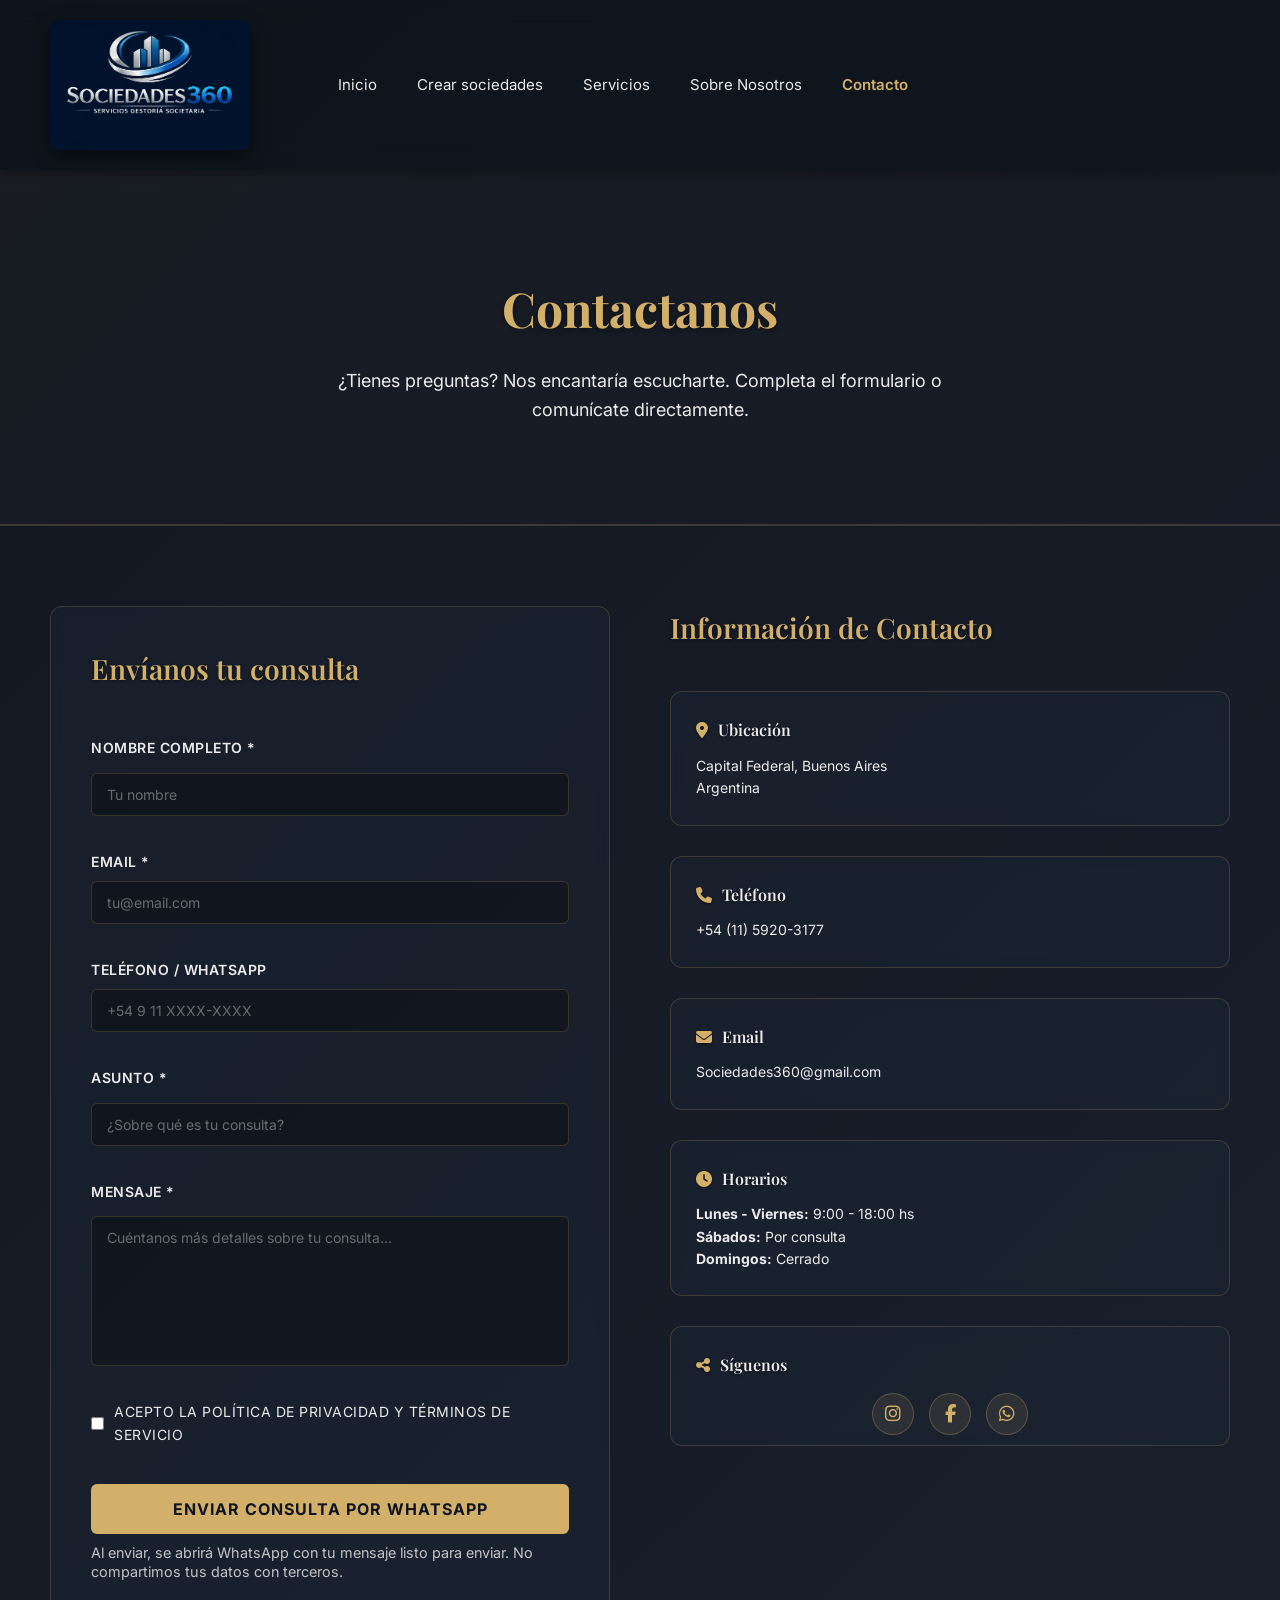
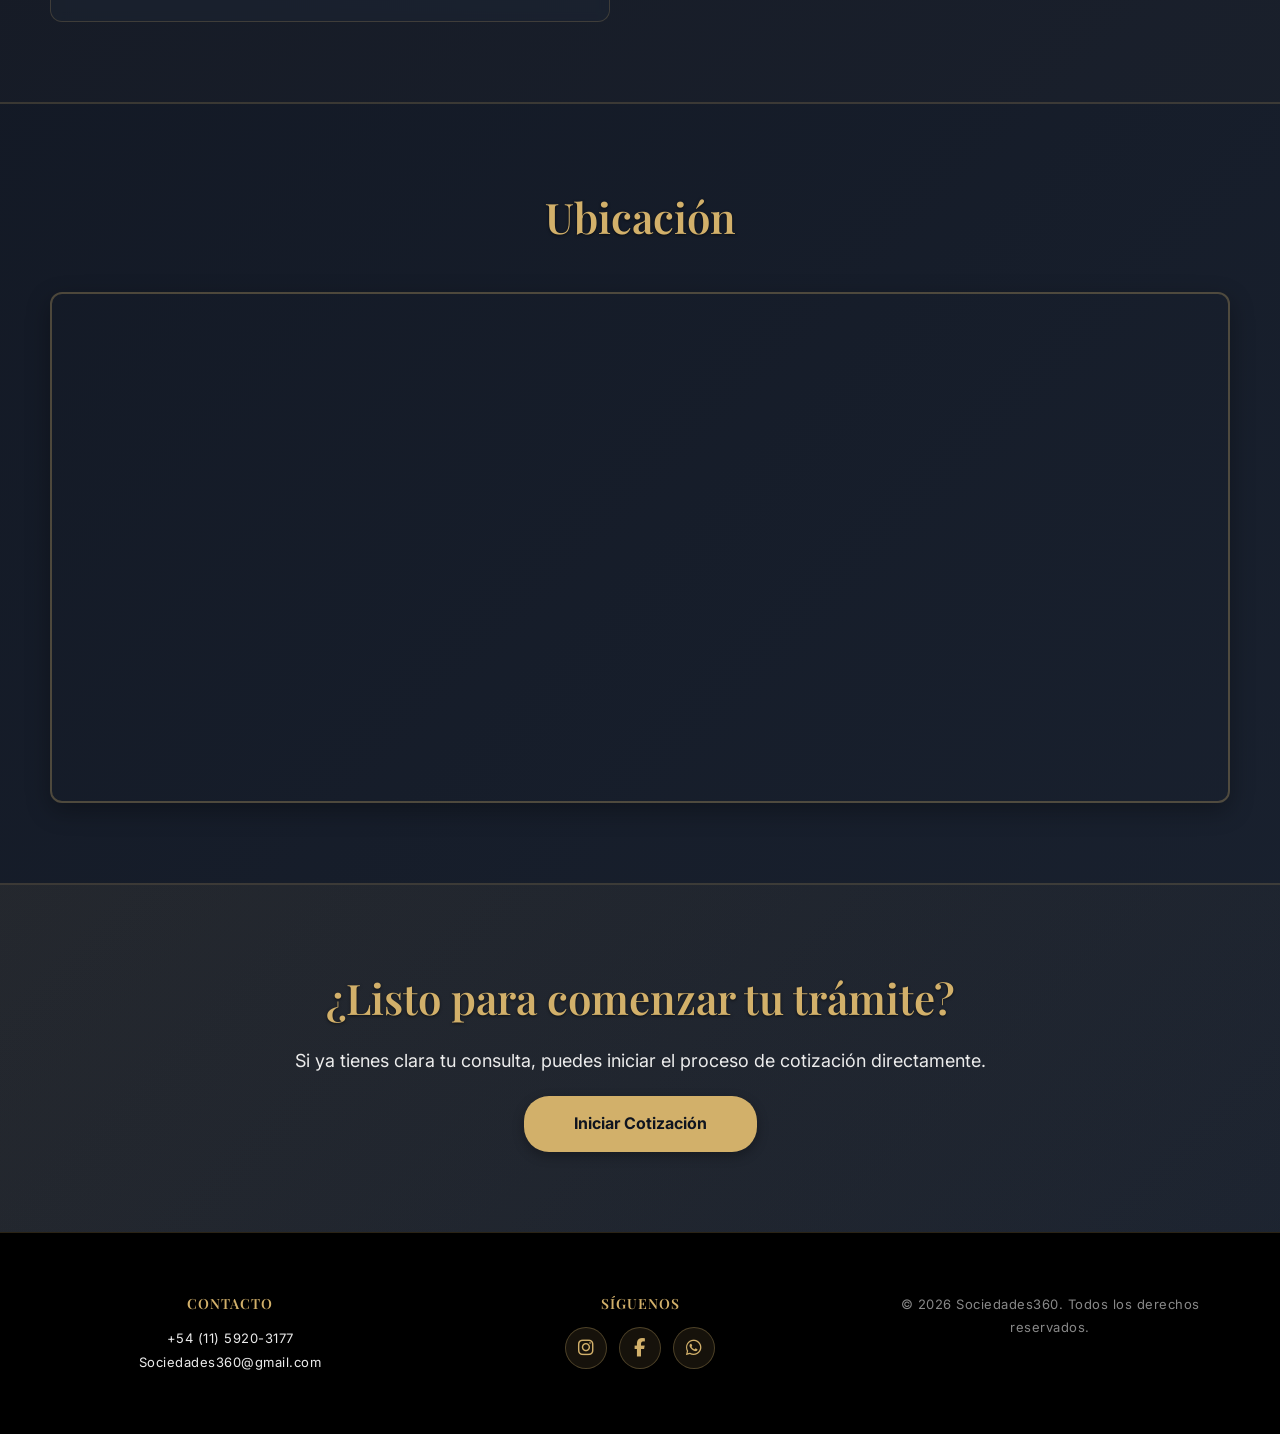
==== contacto.html @ 29f75405 "initial commit" ====
<!DOCTYPE html>
<html lang="es">
<head>
    <meta charset="UTF-8">
    <meta name="viewport" content="width=device-width, initial-scale=1.0">
    <title>Sobre Nosotros - Sociedades360</title>
    <meta charset="UTF-8"> <title>WhatsApp Icon</title> <!-- Enlace a Font Awesome desde CDN --> 
    <link rel="stylesheet" href="https://cdnjs.cloudflare.com/ajax/libs/font-awesome/6.5.1/css/all.min.css">
    <!-- Tipografía elegante -->
    <link href="https://fonts.googleapis.com/css2?family=Playfair+Display:wght@400;700&family=Inter:wght@300;400;600;700&display=swap" rel="stylesheet">
    <!-- FontAwesome para iconos -->
    <link rel="stylesheet" href="https://cdnjs.cloudflare.com/ajax/libs/font-awesome/6.4.0/css/all.min.css" integrity="sha512-ka7e6i5eOg2X3JPL40fGfkqYNPpd5F3sK0rqppsYAz16U38R8qiu8cR+3jG3GPT8Jl7A+0QSS7w7Ha7QOYObTw==" crossorigin="anonymous" referrerpolicy="no-referrer" />
    <link rel="stylesheet" href="./style.css">
</head>
<body>
    <!-- Navbar -->
    <nav>
        <a href="index.html" class="logo">
            <img src="./360sociedad.jpg" alt="Sociedades360 logo">
        </a>
        <ul class="nav-links">
            <li><a href="index.html">Inicio</a></li>
            <li><a href="Crear.html">Crear sociedades</a></li>
            <li><a href="index.html#servicios">Servicios</a></li>
            <li><a href="sobre-nosotros.html">Sobre Nosotros</a></li>
            <li><a href="contacto.html" class="active">Contacto</a></li>
        </ul>
    </nav>
    
    <!-- Hero Contacto -->
    <section class="hero-contacto">
        <div class="hero-contacto-content">
            <h1>Contactanos</h1>
            <p>¿Tienes preguntas? Nos encantaría escucharte. Completa el formulario o comunícate directamente.</p>
        </div>
    </section>
    
    <!-- Sección de Contacto -->
    <section class="seccion-contacto">
        <div class="container-seccion">
            <div class="contacto-grid">
                <!-- Formulario -->
                <div class="formulario-contacto">
                    <h2>Envíanos tu consulta</h2>
                    <form id="formContacto" onsubmit="handleSubmit(event)">
                        <div class="form-group">
                            <label for="nombre">Nombre Completo *</label>
                            <input type="text" id="nombre" name="nombre" placeholder="Tu nombre" required>
                        </div>
                        
                        <div class="form-group">
                            <label for="email">Email *</label>
                            <input type="email" id="email" name="email" placeholder="tu@email.com" required>
                        </div>
                        
                        <div class="form-group">
                            <label for="telefono">Teléfono / WhatsApp</label>
                            <input type="tel" id="telefono" name="telefono" placeholder="+54 9 11 XXXX-XXXX">
                        </div>
                        
                        <div class="form-group">
                            <label for="asunto">Asunto *</label>
                            <input type="text" id="asunto" name="asunto" placeholder="¿Sobre qué es tu consulta?" required>
                        </div>
                        
                        <div class="form-group">
                            <label for="consulta">Mensaje *</label>
                            <textarea id="consulta" name="consulta" rows="6" placeholder="Cuéntanos más detalles sobre tu consulta..." required></textarea>
                        </div>
                        
                        <div class="form-group">
                            <label style="display: flex; align-items: center; font-weight: 400;">
                                <input type="checkbox" id="privacidad" name="privacidad" required style="width: auto; margin-right: 10px;">
                                <span>Acepto la política de privacidad y términos de servicio</span>
                            </label>
                        </div>
                        
                        <button type="submit" class="btn-enviar">Enviar consulta por WhatsApp</button>
                        <p class="aviso-whatsapp">Al enviar, se abrirá WhatsApp con tu mensaje listo para enviar. No compartimos tus datos con terceros.</p>
                    </form>
                </div>
                
                <!-- Información de Contacto -->
                <div class="info-contacto">
                    <h2>Información de Contacto</h2>
                    
                    <div class="info-bloque">
                        <h3><i class="fas fa-map-marker-alt" style="color: var(--color-gold); margin-right: 10px;"></i>Ubicación</h3>
                        <p>Capital Federal, Buenos Aires<br>Argentina</p>
                    </div>
                    
                    <div class="info-bloque">
                        <h3><i class="fas fa-phone" style="color: var(--color-gold); margin-right: 10px;"></i>Teléfono</h3>
                        <p><a href="tel:+541159203177" class="contact-link">+54 (11) 5920-3177</a></p>
                    </div>
                    
                    <div class="info-bloque">
                        <h3><i class="fas fa-envelope" style="color: var(--color-gold); margin-right: 10px;"></i>Email</h3>
                        <p><a href="mailto:Sociedades360@gmail.com" class="contact-link">Sociedades360@gmail.com</a></p>
                    </div>
                    
                    <div class="info-bloque">
                        <h3><i class="fas fa-clock" style="color: var(--color-gold); margin-right: 10px;"></i>Horarios</h3>
                        <p><strong>Lunes - Viernes:</strong> 9:00 - 18:00 hs<br>
                        <strong>Sábados:</strong> Por consulta<br>
                        <strong>Domingos:</strong> Cerrado</p>
                    </div>
                    
                    <div class="info-bloque redes-sociales">
                        <h3><i class="fas fa-share-alt" style="color: var(--color-gold); margin-right: 10px;"></i>Síguenos</h3>
                        <div style="display: flex; gap: 15px; margin-top: 15px; justify-content: center; flex-wrap: wrap;">
                            <a href="https://instagram.com/sociedades360" target="_blank" class="footer-social" title="Instagram">
                                <i class="fab fa-instagram"></i>
                            </a>
                            <a href="#" class="footer-social" title="Facebook">
                                <i class="fab fa-facebook-f"></i>
                            </a>
                            <a href="https://wa.me/5491159203177"" target="_blank" class="footer-social" title="WhatsApp">
                                <i class="fab fa-whatsapp"></i>
                            </a>
                        </div>
                    </div>
                </div>
            </div>
        </div>
    </section>
    
    <!-- Mapa -->
    <section class="seccion-mapa">
        <div class="container-seccion">
            <h2>Ubicación</h2>
            <div class="mapa-responsive">
                <iframe src="https://www.google.com/maps/embed?pb=!1m18!1m12!1m3!1d3282.88127690609!2d-58.38231592346843!3d-34.60368097024253!2m3!1f0!2f0!3f0!3m2!1i1024!2i768!4f13.1!3m3!1m2!1s0x95a335ee8e7c2f3d%3A0xc87c7c7c7c7c7c7c!2sCABA%2C%20Buenos%20Aires!5e0!3m2!1ses!2sar!4v1708876543210" width="100%" height="500" style="border:none;" allowfullscreen="" loading="lazy" referrerpolicy="no-referrer-when-downgrade"></iframe>
            </div>
        </div>
    </section>
    
    <!-- CTA para Crear Sociedad -->
    <section class="seccion-cta-contacto">
        <div class="container-seccion">
            <h2>¿Listo para comenzar tu trámite?</h2>
            <p>Si ya tienes clara tu consulta, puedes iniciar el proceso de cotización directamente.</p>
            <a href="Crear.html" class="btn-primary" style="display: inline-block; padding: 15px 50px; text-decoration: none; border-radius: 25px; font-weight: bold; margin-top: 20px;">Iniciar Cotización</a>
        </div>
    </section>
    
    <!-- Footer -->
    <footer>
        <div class="footer-content">
            <div class="footer-section">
                <h4>Contacto</h4>
                <p><a href="tel:+541159203177">+54 (11) 5920-3177</a></p>
                <p><a href="mailto:Sociedades360@gmail.com">Sociedades360@gmail.com</a></p>
            </div>
            <div class="footer-section">
                <h4>Síguenos</h4>
                <div style="display: flex; gap: 12px; justify-content: center; margin-top: 12px;">
                    
                    <a href="https://instagram.com/sociedades360" target="_blank" class="footer-social" title="Instagram">
                        <i class="fab fa-instagram"></i>
                    </a>
                    <a href="#" class="footer-social" title="Facebook">
                        <i class="fab fa-facebook-f"></i>
                    </a>
                    <a href="https://wa.me/5491159203177" target="_blank" class="footer-social" title="WhatsApp">
                        <i class="fab fa-whatsapp"></i>
                    </a>
                </div>
            </div>
            <div class="footer-section">
                <p>&copy; 2026 Sociedades360. Todos los derechos reservados.</p>
            </div>
        </div>
    </footer>
    
<script>

const MI_NUMERO = "5491159203177"; // PONÉ TU NÚMERO AQUÍ

function handleSubmit(event) {

    event.preventDefault();

    const btn = document.querySelector("#formContacto .btn-enviar");
    const oldText = btn.textContent;

    btn.disabled = true;
    btn.textContent = "Abriendo WhatsApp...";

    const nombre = document.getElementById("nombre").value.trim();
    const email = document.getElementById("email").value.trim();
    const telefono = document.getElementById("telefono").value.trim();
    const asunto = document.getElementById("asunto").value.trim();
    const consulta = document.getElementById("consulta").value.trim();

    const texto = `📩 NUEVA CONSULTA WEB

👤 Nombre: ${nombre}
📧 Email: ${email}
📱 Teléfono: ${telefono || "-"}
📌 Asunto: ${asunto}

📝 Consulta:
${consulta}`;

    const url = `https://api.whatsapp.com/send?phone=${MI_NUMERO}&text=${encodeURIComponent(texto)}`;

    window.open(url, "_blank");

    setTimeout(() => {
        btn.disabled = false;
        btn.textContent = oldText;
    }, 1200);

}

</script>
</script>
</body>
</html>
---- style.css ----
/* Shared site stylesheet generated by Copilot */

/* base resets */
* {
    margin: 0;
    padding: 0;
    box-sizing: border-box;
}

/* typography & body */
:root {
    --color-gold: #D2B06A;
    --color-dark: #0f141f;
    --color-dark2: #1a2230;
    --color-light: #ececec;
    --color-muted: #777;
}
body {
    font-family: 'Inter', 'Open Sans', Arial, sans-serif;
    background: linear-gradient(135deg, var(--color-dark) 0%, var(--color-dark2) 100%);
    color: var(--color-light);
    line-height: 1.6;
    overflow-x: hidden;
}
h1, h2, h3, h4 {
    font-family: 'Playfair Display', serif;
    text-shadow: 0 1px 3px rgba(0,0,0,0.6);
}
h1 { font-weight: 700; }
h2 { font-weight: 600; }
h3 { font-weight: 500; }
h4 { font-weight: 400; }
a { text-decoration: none; }
button { font-family: inherit; }

/* small Elegant accents */
.container { max-width:1200px; margin:0 auto; padding:0 20px; }

/* Navbar */
nav {
    display: flex;
    justify-content: space-between;
    align-items: center;
    padding: 20px 50px;
    background-color: rgba(15,20,25,0.5);
    backdrop-filter: blur(12px);
    box-shadow: 0 2px 12px rgba(0,0,0,0.4);
    position: sticky;
    top: 0;
    z-index: 100;
}
nav .logo { display:flex; align-items:center; gap:12px; color: var(--color-light); text-decoration: none; }
nav .logo img { height:130px; width:200px; object-fit:cover; border-radius:8px; margin-right:8px; box-shadow: 0 6px 18px rgba(0,0,0,0.5); }
nav .logo .logo-text { font-family: 'Playfair Display', serif; font-weight:700; font-size:20px; letter-spacing:1px; color:var(--color-light); }
nav .logo .logo-360 { color: var(--color-gold); margin-left:6px; font-weight:800; }
nav a { transition: color .25s, letter-spacing .25s; }
nav a:hover { letter-spacing: 1px; color: #b89a3c; }

.logo {
    font-weight: bold;
    font-size: 20px;
}

.nav-links {
    display: flex;
    gap: 40px;
    list-style: none;
    flex: 1;
    margin-left: 80px;
}

.nav-links a {
    color: var(--color-light);
    text-decoration: none;
    font-size: 15px;
    transition: color 0.3s;
}

.nav-links a:hover {
    color: #d4af37;
}

.nav-links a.active {
    color: var(--color-gold);
    font-weight: 600;
}

.btn-agendar {
    background: transparent;
    border: 2px solid var(--color-gold);
    color: var(--color-gold);
    padding: 10px 25px;
    border-radius: 25px;
    cursor: pointer;
    font-size: 14px;
    transition: background 0.3s, color 0.3s, transform 0.3s;
}

.btn-agendar:hover {
    background-color: var(--color-gold);
    color: #000;
    transform: translateY(-2px);
}

/* Hero Section */
.hero {
    display: flex;
    justify-content: center;
    align-items: center;
    padding: 80px 50px;
    text-align: center;
    gap: 50px;
}

.hero-content {
    flex: 1;
    max-width: 800px;
    padding: 60px 40px;
    background: rgba(15,20,25,0.6);
    backdrop-filter: blur(10px);
    border: 1px solid var(--color-gold);
    border-radius: 16px;
    box-shadow: 0 12px 48px rgba(0,0,0,0.6);
    animation: fadeIn 1s ease;
}
.hero h1, .hero p { color: var(--color-light); }
.hero h1 { font-size: 64px; letter-spacing: -1px; }
.hero p { font-size: 20px; }

@keyframes fadeIn { from {opacity:0; transform: translateY(20px);} to {opacity:1; transform: translateY(0);} }

.hero h1 {
    font-size: 56px;
    font-weight: bold;
    margin-bottom: 20px;
    line-height: 1.2;
}

.hero p {
    font-size: 16px;
    margin-bottom: 30px;
    line-height: 1.6;
}

.hero-buttons {
    display: flex;
    gap: 20px;
}

.btn-primary {
    background: linear-gradient(120deg, var(--color-gold) 0%, #e1c77b 100%);
    color: #000;
    padding: 15px 40px;
    border: none;
    border-radius: 25px;
    font-size: 15px;
    font-weight: bold;
    cursor: pointer;
    transition: filter 0.3s, transform 0.3s;
    box-shadow: 0 4px 12px rgba(0,0,0,0.3);
}

.btn-primary:hover {
    filter: brightness(1.1);
    transform: translateY(-3px);
}

.btn-secondary {
    background: transparent;
    border: 2px solid var(--color-gold);
    color: var(--color-gold);
    padding: 13px 38px;
    border-radius: 25px;
    font-size: 15px;
    cursor: pointer;
    transition: background 0.3s, color 0.3s, transform 0.3s;
}

.btn-secondary:hover {
    background-color: var(--color-gold);
    color: #000;
    transform: translateY(-3px);
}

/* Secciones nuevas */
.diferenciador, .confianza {
    padding: 80px 50px;
    color: var(--color-light);
}
.diferenciador h2, .confianza h2 {
    font-size: 32px;
    margin-bottom: 24px;
    text-align: center;
}
.benefits, .stats {
    display: grid;
    gap: 20px;
}
.benefits li {
    font-size: 18px;
    line-height:1.6;
}
.stats {
    grid-template-columns: repeat(auto-fit,minmax(200px,1fr));
}
.stat {
    background: rgba(255,255,255,0.08);
    padding: 20px;
    border-radius: 12px;
    backdrop-filter: blur(6px);
    box-shadow: 0 4px 12px rgba(0,0,0,0.3);
    display: flex;
    align-items: center;
}
.stat .icon {
    color: var(--color-gold);
    font-size: 24px;
    margin-right: 10px;
}

/* Nosotros Section */
.nosotros-section {
    padding: 80px 50px;
    color: var(--color-light);
}

.nosotros-section h2 {
    font-size: 36px;
    margin-bottom: 30px;
    text-align: center;
    color: var(--color-gold);
    text-shadow: 0 1px 3px rgba(0,0,0,0.6);
}

.nosotros-section h3 {
    font-size: 20px;
    margin-top: 25px;
    margin-bottom: 15px;
    color: var(--color-gold);
}

.nosotros-container {
    display: grid;
    grid-template-columns: 1fr 1fr;
    gap: 60px;
    margin-bottom: 40px;
    max-width: 1200px;
    margin-left: auto;
    margin-right: auto;
}

.nosotros-text {
    background: rgba(30, 40, 55, 0.5);
    padding: 40px;
    border-radius: 12px;
    border: 1px solid rgba(210, 176, 106, 0.2);
    backdrop-filter: blur(6px);
}

.nosotros-text p {
    font-size: 16px;
    line-height: 1.8;
    margin-bottom: 15px;
    color: var(--color-light);
}

.nosotros-text p strong {
    color: var(--color-gold);
}

.servicios-lista {
    list-style: none;
    padding-left: 0;
}

.servicios-lista li {
    font-size: 15px;
    line-height: 1.8;
    margin-bottom: 12px;
    padding-left: 24px;
    position: relative;
    color: var(--color-light);
}

.servicios-lista li::before {
    content: '✓';
    position: absolute;
    left: 0;
    color: var(--color-gold);
    font-weight: bold;
    font-size: 18px;
}

.servicios-lista li strong {
    color: var(--color-gold);
}

.nosotros-map {
    background: rgba(30, 40, 55, 0.5);
    padding: 30px;
    border-radius: 12px;
    border: 1px solid rgba(210, 176, 106, 0.2);
    backdrop-filter: blur(6px);
    height: fit-content;
}

.nosotros-map h3 {
    margin-top: 0;
}

@media (max-width: 768px) {
    .nosotros-container {
        grid-template-columns: 1fr;
        gap: 30px;
    }
    
    .nosotros-section {
        padding: 60px 20px;
    }
}


.servicios-section {
    padding: 80px 50px;
}

.servicios-section h2 {
    font-size: 28px;
    margin-bottom: 15px;
}

.servicios-section > p {
    color: var(--color-muted);
    margin-bottom: 40px;
    font-size: 15px;
}

.servicios-grid {
    display: grid;
    grid-template-columns: repeat(4, 1fr);
    gap: 25px;
    margin-bottom: 60px;
}

.servicio-card {
    background: rgba(255,255,255,0.05);
    backdrop-filter: blur(6px);
    border: 1px solid rgba(184,154,60,0.2);
    border-radius: 16px;
    padding: 40px 30px;
    transition: transform 0.3s, box-shadow 0.3s, border-color 0.3s;
}

.servicio-card:hover {
    border-color: #b89a3c;
    transform: translateY(-8px);
    box-shadow: 0 12px 32px rgba(0,0,0,0.25);
}

.servicio-card .icon {
    width: 50px;
    height: 50px;
    border: 2px solid #d4af37;
    border-radius: 50%;
    margin-bottom: 20px;
}

.servicio-card h4 {
    font-size: 18px;
    margin-bottom: 12px;
    color: var(--color-light);
}

.servicio-card p {
    color: var(--color-muted);
    font-size: 14px;
    line-height: 1.6;
    max-height: 4.8em; /* approx 3 lines */
    overflow: hidden;
    position: relative;
}
.servicio-card p.expanded {
    max-height: none;
}
.servicio-card .read-more {
    display: block;
    margin-top: 8px;
    font-size: 13px;
    color: #d4af37;
    cursor: pointer;
    user-select: none;
}
.servicio-card .read-more:hover {
    text-decoration: underline;
}

/* Testimonial */
.testimonial-section {
    background: rgba(15,20,25,0.7);
    border: 1px solid rgba(216,182,100,0.3);
    border-radius: 16px;
    padding: 50px 60px;
    margin: 0 auto 60px auto;
    max-width: 900px;
    display: flex;
    flex-direction: column;
    align-items: center;
    gap: 30px;
    box-shadow: 0 8px 24px rgba(0,0,0,0.3);
}

.testimonial-text {
    flex: 1;
}

.testimonial-text p {
    font-size: 18px;
    color: var(--color-light);
    margin-bottom: 20px;
    line-height: 1.6;
}

.testimonial-author {
    color: var(--color-muted);
    font-size: 14px;
}

.btn-solicitar {
    background: linear-gradient(120deg, var(--color-gold) 0%, #e1c77b 100%);
    color: #000;
    padding: 15px 40px;
    border: none;
    border-radius: 25px;
    font-size: 15px;
    font-weight: bold;
    cursor: pointer;
    transition: all 0.3s;
    white-space: nowrap;
    box-shadow: 0 4px 12px rgba(0,0,0,0.3);
}

.btn-solicitar:hover {
    filter: brightness(1.1);
}

/* Footer */
footer {
    background-color: #000;
    padding: 40px 20px;
    color: #888;
    font-size: 13px;
    letter-spacing: 0.5px;
    border-top: 1px solid rgba(210,176,106,0.2);
}

.footer-content {
    display: grid;
    grid-template-columns: repeat(3, 1fr);
    gap: 30px;
    max-width: 1200px;
    margin: 0 auto;
    padding: 20px 0;
}

.footer-section {
    text-align: center;
}

.footer-section h4 {
    font-size: 14px;
    color: var(--color-gold);
    margin-bottom: 12px;
    font-weight: 600;
    text-transform: uppercase;
    letter-spacing: 1px;
}

.footer-section p {
    font-size: 13px;
    line-height: 1.8;
}

.footer-section a {
    color: var(--color-light);
    text-decoration: none;
    transition: color 0.3s;
}

.footer-section a:hover {
    color: var(--color-gold);
}

@media (max-width: 768px) {
    .footer-content {
        grid-template-columns: 1fr;
        gap: 20px;
    }
}

/* Iconos de redes sociales en footer */
.footer-social {
    display: inline-flex;
    align-items: center;
    justify-content: center;
    width: 42px;
    height: 42px;
    background: rgba(210,176,106,0.1);
    border: 1.5px solid rgba(210,176,106,0.3);
    border-radius: 50%;
    color: var(--color-gold);
    transition: all 0.3s ease;
    font-size: 18px;
    text-decoration: none;
}

.footer-social i {
    font-size: 18px;
    color: var(--color-gold);
}

.footer-social:hover {
    background: var(--color-gold);
    color: var(--color-dark);
    border-color: var(--color-gold);
    transform: translateY(-3px);
    box-shadow: 0 6px 12px rgba(210,176,106,0.2);
}

.footer-social:hover i {
    color: var(--color-dark);
}

/* WhatsApp Flotante */
.whatsapp-btn {
    position: fixed;
    bottom: 30px;
    right: 30px;
    width: 60px;
    height: 60px;
    background-color: #25d366;
    border-radius: 50%;
    display: flex;
    justify-content: center;
    align-items: center;
    text-decoration: none;
    box-shadow: 0 4px 12px rgba(0, 0, 0, 0.3);
    transition: all 0.3s ease;
    z-index: 999;
    color: #fff;
    border: none;
}

.whatsapp-btn i {
    font-size: 28px;
    color: #fff;
}

.whatsapp-btn:hover {
    background-color: #1fbe5a;
    transform: scale(1.1);
    box-shadow: 0 6px 20px rgba(37, 211, 102, 0.4);
}

/* Wizard form (Crear.html) */
main {
    padding: 80px 20px;
    display: flex;
    justify-content: center;
}

.form-wrapper {
    background: rgba(15,20,25,0.7);
    border: 1px solid var(--color-gold);
    backdrop-filter: blur(8px);
    padding: 40px 60px;
    border-radius: 16px;
    max-width: 600px;
    width: 100%;
}

main h1 {
    color: var(--color-gold);
    text-align: center;
    margin-bottom: 10px;
    font-size: 28px;
}

main p {
    text-align: center;
    margin-bottom: 30px;
    color: var(--color-light);
}

.step h2 {
    font-size: 24px;
    margin-bottom: 20px;
    color: var(--color-light);
    text-align: center;
    position: relative;
}
.step h2::after {
    content: '';
    display: block;
    width: 50px;
    height: 3px;
    background: var(--color-gold);
    margin: 8px auto 0;
}

.step{display:none; opacity:0; transition: opacity .4s ease;}
.step.active{display:block; opacity:1;}
.buttons{margin-top:30px;display:flex;justify-content:space-between;}
.buttons button{padding:10px 20px;border:none;border-radius:6px;cursor:pointer;font-size:14px;}
.btn-next{background: var(--color-gold); color: #000;}
.btn-prev{background: #333; color: var(--color-light);}
.options{display:flex;gap:20px;flex-wrap:wrap;margin-top:20px;}
.option{flex:1 1 45%;border:2px solid rgba(216,182,100,0.3);border-radius:8px;padding:20px;cursor:pointer;transition:border-color .3s;background:rgba(255,255,255,0.05);color:var(--color-light);}
.option small { display:block; margin-top:5px; font-size:12px; color: var(--color-muted); }
.option.selected{border-color:var(--color-gold);background:rgba(216,182,100,0.2);}
label{display:block;margin-top:15px;font-weight:600;color:var(--color-light);}
input[type=text],input[type=number],textarea{width:100%;padding:10px;margin-top:5px;border:1px solid rgba(255,255,255,0.2);border-radius:6px;font-size:14px;background:rgba(0,0,0,0.4);color:var(--color-light);}
textarea{resize:none;height:150px;}

/* Nueva estructura Sobre Nosotros - Hero */
.hero-nosotros {
    background: linear-gradient(135deg, rgba(210,176,106,0.05) 0%, rgba(210,176,106,0.01) 100%);
    padding: 100px 50px;
    text-align: center;
    border-bottom: 2px solid rgba(210,176,106,0.2);
}

.hero-nosotros-content h1 {
    font-size: 48px;
    color: var(--color-gold);
    margin-bottom: 20px;
    text-shadow: 0 2px 6px rgba(0,0,0,0.5);
}

.hero-nosotros-content p {
    font-size: 18px;
    color: var(--color-light);
    max-width: 700px;
    margin: 10px auto;
}

/* Secciones de contenido */
.seccion-content, .seccion-ubicacion, .seccion-servicios-nosotros, .seccion-cta-final {
    padding: 80px 50px;
}

.container-seccion {
    max-width: 1200px;
    margin: 0 auto;
}

.seccion-content h2, .seccion-ubicacion h2, .seccion-servicios-nosotros h2, .seccion-cta-final h2 {
    font-size: 42px;
    color: var(--color-gold);
    margin-bottom: 50px;
    text-align: center;
    text-shadow: 0 2px 6px rgba(0,0,0,0.5);
}

/* Quiénes Somos - Layout 2 columnas */
.contenido-dos-columnas {
    display: grid;
    grid-template-columns: 1fr 1fr;
    gap: 60px;
    align-items: start;
}

.columna-texto {
    background: rgba(30,40,55,0.4);
    padding: 40px;
    border-radius: 12px;
    border: 1px solid rgba(210,176,106,0.2);
    backdrop-filter: blur(6px);
}

.columna-texto p {
    font-size: 16px;
    line-height: 1.8;
    margin-bottom: 18px;
    color: var(--color-light);
}

.columna-texto p strong {
    color: var(--color-gold);
}

.lista-valores {
    list-style: none;
    padding: 0;
    margin-top: 20px;
}

.lista-valores li {
    font-size: 15px;
    line-height: 1.8;
    margin-bottom: 12px;
    color: var(--color-light);
}

.lista-valores li strong {
    color: var(--color-gold);
}

/* Stats Column */
.columna-stats {
    display: grid;
    grid-template-columns: 1fr 1fr;
    gap: 20px;
}

.stat-block {
    background: rgba(210,176,106,0.1);
    border: 1px solid rgba(210,176,106,0.3);
    border-radius: 12px;
    padding: 30px 20px;
    text-align: center;
    backdrop-filter: blur(6px);
    transition: all 0.3s ease;
}

.stat-block:hover {
    background: rgba(210,176,106,0.2);
    border-color: rgba(210,176,106,0.6);
    transform: translateY(-5px);
}

.stat-numero {
    font-size: 36px;
    font-weight: 700;
    color: var(--color-gold);
    margin-bottom: 8px;
}

.stat-label {
    font-size: 14px;
    color: var(--color-light);
    text-transform: uppercase;
    letter-spacing: 1px;
}

/* Ubicación */
.seccion-ubicacion {
    background: rgba(210,176,106,0.03);
    border-top: 2px solid rgba(210,176,106,0.2);
    border-bottom: 2px solid rgba(210,176,106,0.2);
}

.contenido-ubicacion {
    display: grid;
    grid-template-columns: 1fr 1fr;
    gap: 60px;
    align-items: center;
}

.info-ubicacion {
    background: rgba(30,40,55,0.4);
    padding: 40px;
    border-radius: 12px;
    border: 1px solid rgba(210,176,106,0.2);
    backdrop-filter: blur(6px);
}

.info-ubicacion h3 {
    font-size: 24px;
    color: var(--color-gold);
    margin-bottom: 20px;
}

.info-ubicacion p {
    font-size: 15px;
    line-height: 1.8;
    margin-bottom: 16px;
    color: var(--color-light);
}

.info-ubicacion p strong {
    color: var(--color-gold);
}

.mapa-container {
    border-radius: 12px;
    overflow: hidden;
    border: 2px solid rgba(210,176,106,0.3);
}

.mapa-container iframe {
    width: 100%;
    height: 450px;
    border: none;
}

/* Servicios Grid */
.servicios-grid-nosotros {
    display: grid;
    grid-template-columns: repeat(3, 1fr);
    gap: 30px;
    margin-top: 40px;
}

.servicio-bloque {
    background: rgba(30,40,55,0.5);
    padding: 30px;
    border-radius: 12px;
    border: 1px solid rgba(210,176,106,0.2);
    backdrop-filter: blur(6px);
    transition: all 0.3s ease;
}

.servicio-bloque:hover {
    background: rgba(30,40,55,0.8);
    border-color: rgba(210,176,106,0.5);
    transform: translateY(-8px);
    box-shadow: 0 12px 24px rgba(210,176,106,0.15);
}

.servicio-bloque h4 {
    font-size: 18px;
    color: var(--color-light);
    margin-bottom: 15px;
    font-weight: 600;
}

.servicio-bloque p {
    font-size: 14px;
    line-height: 1.7;
    color: var(--color-light);
}

/* CTA Final */
.seccion-cta-final {
    text-align: center;
    background: linear-gradient(135deg, rgba(210,176,106,0.08) 0%, rgba(210,176,106,0.02) 100%);
    border-top: 2px solid rgba(210,176,106,0.2);
}

.seccion-cta-final h2 {
    margin-bottom: 15px;
}

.seccion-cta-final p {
    font-size: 18px;
    color: var(--color-light);
    margin-bottom: 30px;
}

.btn-primary, .btn-secondary {
    padding: 15px 50px;
    font-size: 16px;
    font-weight: 600;
    border: none;
    border-radius: 25px;
    cursor: pointer;
    transition: all 0.3s ease;
    text-decoration: none;
}

.btn-primary {
    background: var(--color-gold);
    color: var(--color-dark);
}

.btn-primary:hover {
    background: #e8c34a;
    transform: translateY(-2px);
    box-shadow: 0 8px 16px rgba(210,176,106,0.3);
}

.btn-secondary {
    background: transparent;
    border: 2px solid var(--color-gold);
    color: var(--color-gold);
}

.btn-secondary:hover {
    background: var(--color-gold);
    color: var(--color-dark);
    transform: translateY(-2px);
}

@media (max-width: 768px) {
    .nav-links {
        flex-direction: column;
        gap: 20px;
    }
    
    .hero {
        flex-direction: column;
    }
    
    .servicios-grid {
        grid-template-columns: 1fr;
    }
    
    .testimonial-section {
        flex-direction: column;
    }
    
    .whatsapp-btn {
        bottom: 20px;
        right: 20px;
    }
    
    /* Mobile - Sobre Nosotros */
    .hero-nosotros {
        padding: 60px 20px;
    }
    
    .hero-nosotros-content h1 {
        font-size: 32px;
    }
    
    .hero-nosotros-content p {
        font-size: 16px;
    }
    
    .seccion-content, .seccion-ubicacion, .seccion-servicios-nosotros, .seccion-cta-final {
        padding: 60px 20px;
    }
    
    .seccion-content h2, .seccion-ubicacion h2, .seccion-servicios-nosotros h2, .seccion-cta-final h2 {
        font-size: 28px;
        margin-bottom: 30px;
    }
    
    .contenido-dos-columnas {
        grid-template-columns: 1fr;
        gap: 30px;
    }
    
    .columna-stats {
        grid-template-columns: 1fr 1fr;
        gap: 15px;
    }
    
    .stat-block {
        padding: 20px 15px;
    }
    
    .stat-numero {
        font-size: 28px;
    }
    
    .contenido-ubicacion {
        grid-template-columns: 1fr;
        gap: 30px;
    }
    
    .mapa-container iframe {
        height: 300px;
    }
    
    .servicios-grid-nosotros {
        grid-template-columns: 1fr;
        gap: 20px;
    }
    
    [style*="display: flex; gap: 20px"] {
        flex-direction: column !important;
    }
}

/* Contacto Page */

/* Hero Contacto */
.hero-contacto {
    background: linear-gradient(135deg, rgba(210,176,106,0.05) 0%, rgba(210,176,106,0.01) 100%);
    padding: 100px 50px;
    text-align: center;
    border-bottom: 2px solid rgba(210,176,106,0.2);
}

.hero-contacto-content h1 {
    font-size: 48px;
    color: var(--color-gold);
    margin-bottom: 20px;
    text-shadow: 0 2px 6px rgba(0,0,0,0.5);
}

.hero-contacto-content p {
    font-size: 18px;
    color: var(--color-light);
    max-width: 700px;
    margin: 0 auto;
}

/* Sección de Contacto */
.seccion-contacto {
    padding: 80px 50px;
    background: rgba(210,176,106,0.01);
}

.contacto-grid {
    display: grid;
    grid-template-columns: 1fr 1fr;
    gap: 60px;
    max-width: 1200px;
    margin: 0 auto;
}

/* Formulario */
.formulario-contacto {
    background: rgba(30,40,55,0.4);
    padding: 40px;
    border-radius: 12px;
    border: 1px solid rgba(210,176,106,0.2);
    backdrop-filter: blur(6px);
}

.formulario-contacto h2 {
    font-size: 28px;
    color: var(--color-gold);
    margin-bottom: 30px;
}

.form-group {
    margin-bottom: 20px;
    display: flex;
    flex-direction: column;
}

.form-group label {
    font-size: 14px;
    font-weight: 600;
    color: var(--color-light);
    margin-bottom: 8px;
    text-transform: uppercase;
    letter-spacing: 0.5px;
}

.form-group input,
.form-group textarea {
    padding: 12px 15px;
    border: 1px solid rgba(210,176,106,0.2);
    border-radius: 6px;
    background: rgba(0,0,0,0.3);
    color: var(--color-light);
    font-family: 'Inter', sans-serif;
    font-size: 14px;
    transition: all 0.3s ease;
}

.form-group input:focus,
.form-group textarea:focus {
    outline: none;
    border-color: var(--color-gold);
    background: rgba(0,0,0,0.5);
    box-shadow: 0 0 8px rgba(210,176,106,0.2);
}

.form-group input::placeholder,
.form-group textarea::placeholder {
    color: rgba(236,236,236,0.4);
}

.btn-enviar {
    width: 100%;
    padding: 15px;
    background: var(--color-gold);
    color: var(--color-dark);
    border: none;
    border-radius: 6px;
    font-weight: 700;
    font-size: 16px;
    cursor: pointer;
    transition: all 0.3s ease;
    text-transform: uppercase;
    letter-spacing: 1px;
    margin-top: 10px;
}

.btn-enviar:hover {
    background: #e8c34a;
    transform: translateY(-2px);
    box-shadow: 0 8px 16px rgba(210,176,106,0.3);
}

/* Información de Contacto */
.info-contacto {
    display: flex;
    flex-direction: column;
    gap: 30px;
}

.info-contacto h2 {
    font-size: 28px;
    color: var(--color-gold);
    margin-bottom: 10px;
}

.info-bloque {
    background: rgba(30,40,55,0.4);
    padding: 25px;
    border-radius: 12px;
    border: 1px solid rgba(210,176,106,0.2);
    backdrop-filter: blur(6px);
    transition: all 0.3s ease;
}

.info-bloque:hover {
    background: rgba(30,40,55,0.6);
    border-color: rgba(210,176,106,0.4);
}

.info-bloque h3 {
    font-size: 16px;
    color: var(--color-light);
    margin-bottom: 12px;
    font-weight: 600;
}

.info-bloque p {
    font-size: 14px;
    color: var(--color-light);
    line-height: 1.6;
}

.info-bloque a {
    color: var(--color-light);
    text-decoration: none;
    transition: color 0.3s;
}

.info-bloque a:hover {
    color: var(--color-gold);
}

.contact-link {
    color: var(--color-light);
    text-decoration: none;
    transition: color 0.3s;
}

.contact-link:hover {
    color: var(--color-gold);
}

.redes-sociales {
    padding-bottom: 10px;
}

.red-social {
    display: inline-flex;
    align-items: center;
    justify-content: center;
    width: 45px;
    height: 45px;
    background: rgba(210,176,106,0.1);
    border: 1px solid rgba(210,176,106,0.3);
    border-radius: 50%;
    color: var(--color-gold);
    transition: all 0.3s ease;
    font-size: 18px;
}

.red-social:hover {
    background: var(--color-gold);
    color: var(--color-dark);
    transform: translateY(-3px);
}

/* Mapa */
.seccion-mapa {
    padding: 80px 50px;
    border-top: 2px solid rgba(210,176,106,0.2);
    border-bottom: 2px solid rgba(210,176,106,0.2);
}

.seccion-mapa h2 {
    font-size: 42px;
    color: var(--color-gold);
    margin-bottom: 40px;
    text-align: center;
}

.mapa-responsive {
    max-width: 1200px;
    margin: 0 auto;
    border-radius: 12px;
    overflow: hidden;
    border: 2px solid rgba(210,176,106,0.3);
    box-shadow: 0 8px 24px rgba(0,0,0,0.3);
}

/* CTA Contacto */
.seccion-cta-contacto {
    text-align: center;
    padding: 80px 50px;
    background: linear-gradient(135deg, rgba(210,176,106,0.08) 0%, rgba(210,176,106,0.02) 100%);
}

.seccion-cta-contacto h2 {
    font-size: 42px;
    color: var(--color-gold);
    margin-bottom: 15px;
}

.seccion-cta-contacto p {
    font-size: 18px;
    color: var(--color-light);
    max-width: 700px;
    margin: 0 auto;
}

/* Media Query Contacto */
@media (max-width: 768px) {
    .hero-contacto {
        padding: 60px 20px;
    }
    
    .hero-contacto-content h1 {
        font-size: 32px;
    }
    
    .hero-contacto-content p {
        font-size: 16px;
    }
    
    .seccion-contacto {
        padding: 60px 20px;
    }
    
    .contacto-grid {
        grid-template-columns: 1fr;
        gap: 30px;
    }
    
    .formulario-contacto h2,
    .info-contacto h2 {
        font-size: 24px;
    }
    
    .seccion-mapa {
        padding: 60px 20px;
    }
    
    .seccion-mapa h2 {
        font-size: 28px;
        margin-bottom: 30px;
    }
    
    .mapa-responsive iframe {
        height: 350px;
    }
    
    .seccion-cta-contacto {
        padding: 60px 20px;
    }
    
    .seccion-cta-contacto h2 {
        font-size: 28px;
    }
    
    .seccion-cta-contacto p {
        font-size: 16px;
    }
}
.aviso-whatsapp{
  margin-top: 10px;
  font-size: 0.9rem;
  opacity: 0.8;
  line-height: 1.3;
}
.form-input{
    padding: 10px;
    margin-top: 5px;
    border: 1px solid rgba(255, 255, 255, 0.2);
    border-radius: 6px;
    font-size: 14px;
    background: rgba(0, 0, 0, 0.4);
    color: var(--color-light);
}
.menu-btn{
  display: flex;
  align-items: center;
  gap: 8px;
  background: #a31212;
  color: white;
  padding: 8px 14px;
  border-radius: 6px;
  text-decoration: none;
}

.icono{
  width:16px;
  height:16px;
}
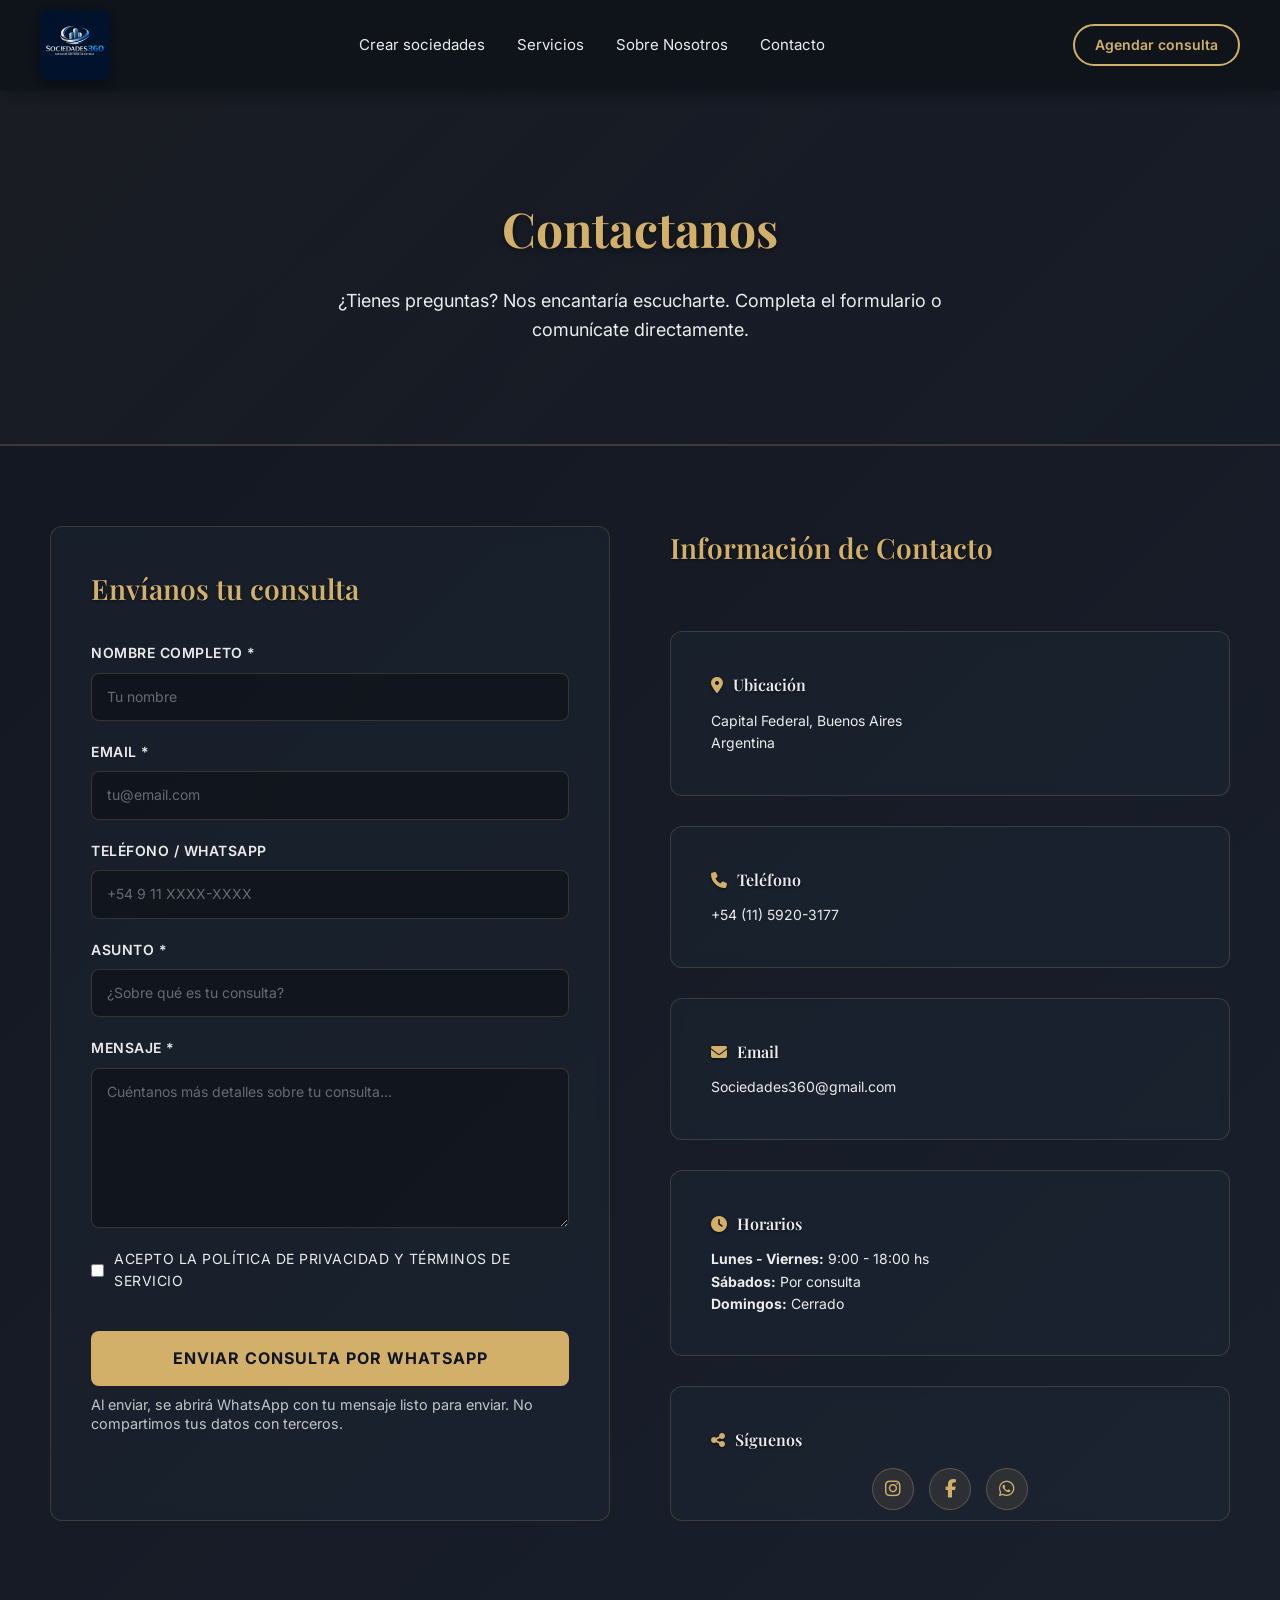
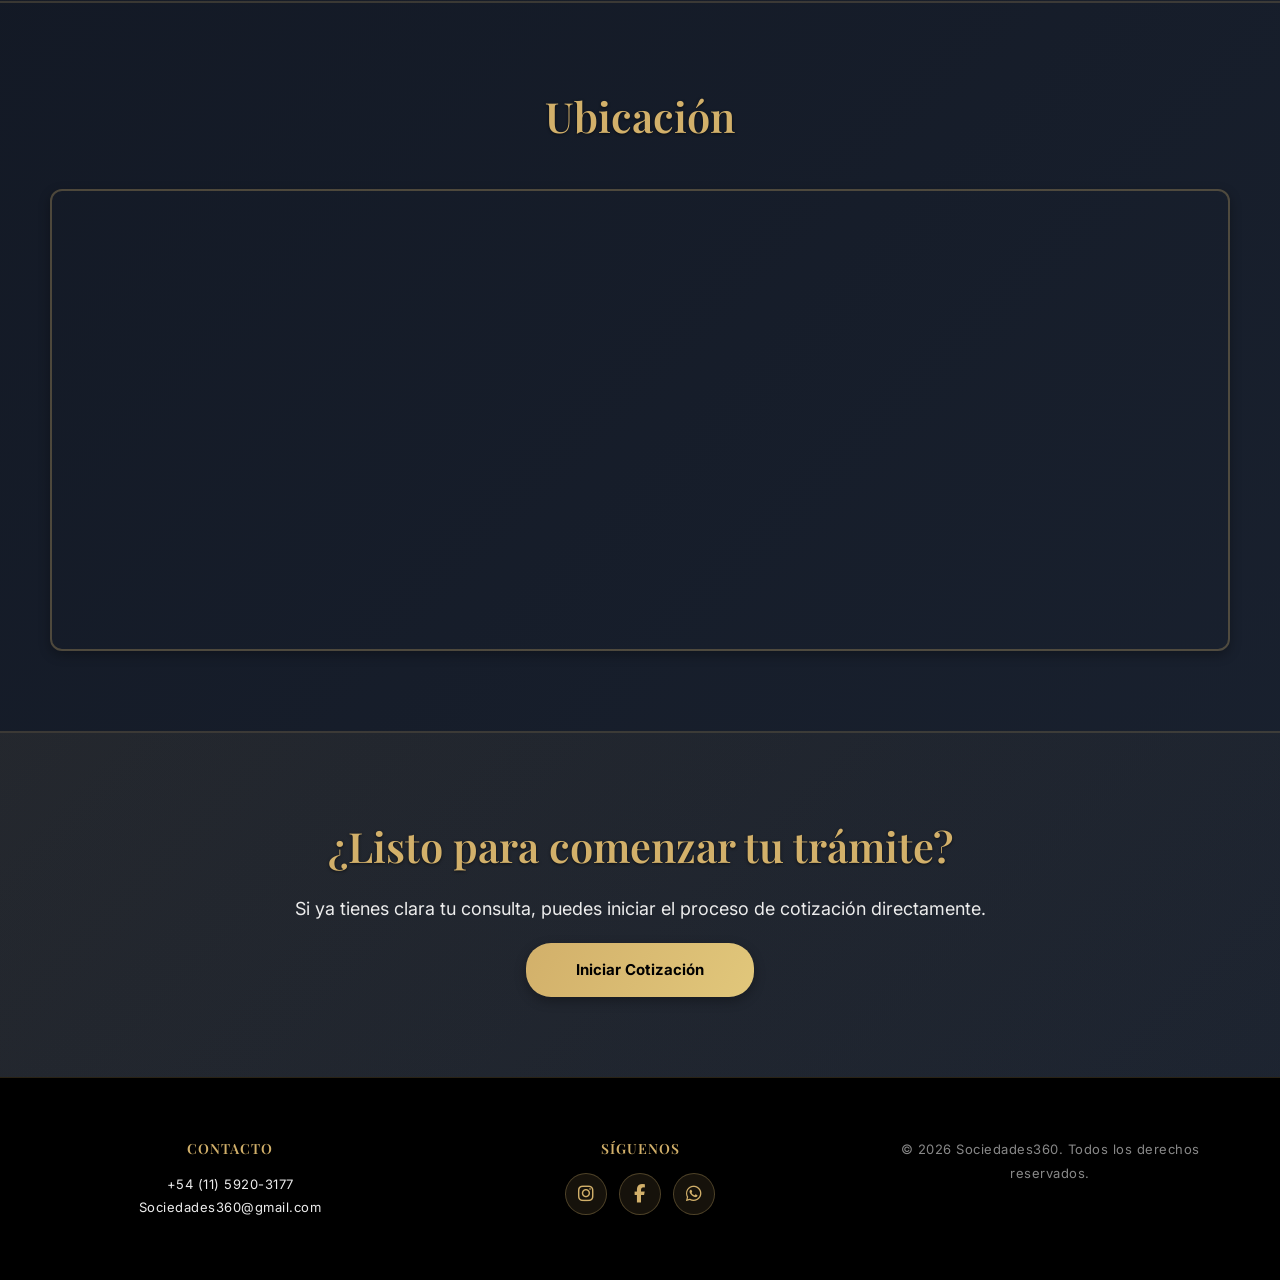
==== commit 0773cb56: "Update contacto.html + nav" ====
--- a/contacto.html
+++ b/contacto.html
@@ -14,18 +14,26 @@
 </head>
 <body>
     <!-- Navbar -->
-    <nav>
-        <a href="index.html" class="logo">
-            <img src="./360sociedad.jpg" alt="Sociedades360 logo">
-        </a>
-        <ul class="nav-links">
-            <li><a href="index.html">Inicio</a></li>
-            <li><a href="Crear.html">Crear sociedades</a></li>
-            <li><a href="index.html#servicios">Servicios</a></li>
-            <li><a href="sobre-nosotros.html">Sobre Nosotros</a></li>
-            <li><a href="contacto.html" class="active">Contacto</a></li>
-        </ul>
-    </nav>
+     <nav>
+    <a href="index.html" class="logo">
+        <img src="./360sociedad.jpg" alt="Sociedades360 logo">
+    </a>
+
+    <div class="menu-toggle" id="mobile-menu">
+        <span></span>
+        <span></span>
+        <span></span>
+    </div>
+
+    <ul class="nav-links">
+        <li><a href="Crear.html">Crear sociedades</a></li>
+        <li><a href="#servicios">Servicios</a></li>
+        <li><a href="sobre-nosotros.html">Sobre Nosotros</a></li>
+        <li><a href="contacto.html">Contacto</a></li>
+    </ul>
+
+    <a href="contacto.html" class="btn-agendar">Agendar consulta</a>
+</nav>
     
     <!-- Hero Contacto -->
     <section class="hero-contacto">
@@ -213,8 +221,14 @@
     }, 1200);
 
 }
-
-</script>
+const menuToggle = document.getElementById('mobile-menu');
+const navLinks = document.querySelector('.nav-links');
+
+    menuToggle.addEventListener('click', () => {
+        navLinks.classList.toggle('active');
+    });
+
 </script>
 </body>
 </html>
+
--- a/style.css
+++ b/style.css
@@ -1,20 +1,66 @@
-/* Shared site stylesheet generated by Copilot */
-
-/* base resets */
-* {
+/* =========================================================
+   SOCIEDADES360 - STYLE.CSS COMPLETO Y RESPONSIVE
+========================================================= */
+
+/* ---------- RESET ---------- */
+*,
+*::before,
+*::after {
     margin: 0;
     padding: 0;
     box-sizing: border-box;
 }
 
-/* typography & body */
 :root {
     --color-gold: #D2B06A;
+    --color-gold-2: #e1c77b;
     --color-dark: #0f141f;
     --color-dark2: #1a2230;
     --color-light: #ececec;
-    --color-muted: #777;
-}
+    --color-muted: #a9a9a9;
+    --color-border: rgba(210, 176, 106, 0.2);
+    --color-card: rgba(255, 255, 255, 0.05);
+    --color-card-2: rgba(30, 40, 55, 0.45);
+    --shadow-soft: 0 4px 12px rgba(0, 0, 0, 0.3);
+    --shadow-strong: 0 12px 32px rgba(0, 0, 0, 0.35);
+    --radius: 16px;
+    --container: 1200px;
+}
+
+/* 2. Estilos normales del Navbar (Desktop/PC) */
+nav {
+    display: flex;
+    align-items: center;
+    /* ... todo el código que ya tienes ... */
+}
+
+.nav-links {
+    display: flex;
+    /* ... estilos de los links ... */
+}
+
+/* 3. AL FINAL DE TODO: Los @media queries */
+@media (max-width: 900px) {
+    /* Aquí adentro va todo lo que cambia para celulares */
+    .menu-toggle {
+        display: flex; 
+    }
+
+    .nav-links {
+        display: none; /* Se oculta el menú horizontal */
+        position: absolute;
+        /* ... el resto del código responsive ... */
+    }
+
+    .nav-links.active {
+        display: flex !important; /* Aparece cuando tocas el botón */
+    }
+}
+
+html {
+    scroll-behavior: smooth;
+}
+
 body {
     font-family: 'Inter', 'Open Sans', Arial, sans-serif;
     background: linear-gradient(135deg, var(--color-dark) 0%, var(--color-dark2) 100%);
@@ -22,78 +68,119 @@
     line-height: 1.6;
     overflow-x: hidden;
 }
-h1, h2, h3, h4 {
+
+img,
+picture,
+video,
+svg,
+canvas {
+    max-width: 100%;
+    display: block;
+    height: auto;
+}
+
+a {
+    text-decoration: none;
+}
+
+button,
+input,
+textarea,
+select {
+    font: inherit;
+}
+
+h1,
+h2,
+h3,
+h4 {
     font-family: 'Playfair Display', serif;
-    text-shadow: 0 1px 3px rgba(0,0,0,0.6);
-}
+    text-shadow: 0 1px 3px rgba(0, 0, 0, 0.6);
+}
+
 h1 { font-weight: 700; }
 h2 { font-weight: 600; }
 h3 { font-weight: 500; }
 h4 { font-weight: 400; }
-a { text-decoration: none; }
-button { font-family: inherit; }
-
-/* small Elegant accents */
-.container { max-width:1200px; margin:0 auto; padding:0 20px; }
-
-/* Navbar */
+
+.container {
+    width: min(var(--container), calc(100% - 40px));
+    margin-inline: auto;
+}
+
+/* ---------- NAVBAR CORREGIDO ---------- */
 nav {
     display: flex;
+    align-items: center;
     justify-content: space-between;
-    align-items: center;
-    padding: 20px 50px;
-    background-color: rgba(15,20,25,0.5);
+    padding: 0px 40px; /* Ajustado para que no sea tan alto */
+    background-color: rgba(15, 20, 25, 0.8); /* Mantengo tu transparencia */
     backdrop-filter: blur(12px);
-    box-shadow: 0 2px 12px rgba(0,0,0,0.4);
+    box-shadow: 0 2px 12px rgba(0, 0, 0, 0.4);
     position: sticky;
     top: 0;
-    z-index: 100;
-}
-nav .logo { display:flex; align-items:center; gap:12px; color: var(--color-light); text-decoration: none; }
-nav .logo img { height:130px; width:200px; object-fit:cover; border-radius:8px; margin-right:8px; box-shadow: 0 6px 18px rgba(0,0,0,0.5); }
-nav .logo .logo-text { font-family: 'Playfair Display', serif; font-weight:700; font-size:20px; letter-spacing:1px; color:var(--color-light); }
-nav .logo .logo-360 { color: var(--color-gold); margin-left:6px; font-weight:800; }
-nav a { transition: color .25s, letter-spacing .25s; }
-nav a:hover { letter-spacing: 1px; color: #b89a3c; }
-
-.logo {
-    font-weight: bold;
-    font-size: 20px;
-}
-
+    z-index: 1000;
+    height: 90px; /* Altura fija para que no se deforme */
+}
+
+/* EL LOGO: Aquí estaba el error del tamaño */
+nav .logo {
+    display: flex;
+    align-items: center;
+    height: 100%;
+}
+
+nav .logo img {
+    height: 70px; /* Altura controlada */
+    width: auto;   /* El ancho se ajusta solo para no pixelar */
+    object-fit: contain;
+    border-radius: 8px;
+    box-shadow: 0 4px 10px rgba(0, 0, 0, 0.3);
+    transition: transform 0.3s ease;
+}
+
+nav .logo img:hover {
+    transform: scale(1.05);
+}
+
+/* LINKS: Mantengo tus estilos y espaciado */
 .nav-links {
     display: flex;
-    gap: 40px;
+    align-items: center;
+    gap: 32px;
     list-style: none;
-    flex: 1;
-    margin-left: 80px;
+    margin: 0;
+    padding: 0;
 }
 
 .nav-links a {
     color: var(--color-light);
+    font-size: 15px;
     text-decoration: none;
-    font-size: 15px;
-    transition: color 0.3s;
-}
-
-.nav-links a:hover {
-    color: #d4af37;
-}
-
-.nav-links a.active {
-    color: var(--color-gold);
-    font-weight: 600;
-}
-
+    transition: color .25s ease, letter-spacing .25s ease;
+}
+
+.nav-links a:hover, .nav-links a.active {
+    color: var(--color-gold);
+    letter-spacing: 0.5px;
+}
+
+/* BOTÓN AGENDAR: Mantengo tu diseño dorado */
 .btn-agendar {
+    display: inline-flex;
+    align-items: center;
+    justify-content: center;
+    min-height: 42px;
     background: transparent;
     border: 2px solid var(--color-gold);
     color: var(--color-gold);
-    padding: 10px 25px;
-    border-radius: 25px;
-    cursor: pointer;
+    padding: 8px 20px;
+    border-radius: 999px;
+    text-decoration: none;
     font-size: 14px;
+    font-weight: 600;
     transition: background 0.3s, color 0.3s, transform 0.3s;
+    white-space: nowrap;
 }
 
 .btn-agendar:hover {
@@ -102,65 +189,140 @@
     transform: translateY(-2px);
 }
 
-/* Hero Section */
+/* --- MENÚ RESPONSIVE (CELULARES) --- */
+
+/* Primero, ocultamos el botón de hamburguesa en PC */
+.menu-toggle {
+    display: none;
+    flex-direction: column;
+    cursor: pointer;
+    gap: 5px;
+}
+
+.menu-toggle span {
+    width: 30px;
+    height: 3px;
+    background-color: var(--color-gold);
+    border-radius: 2px;
+}
+
+@media (max-width: 900px) {
+    nav {
+        padding: 0 20px;
+    }
+
+    .menu-toggle {
+        display: flex; /* Aparece en móviles */
+    }
+
+    .nav-links {
+        display: none; /* Se oculta el menú normal */
+        flex-direction: column;
+        position: absolute;
+        top: 90px;
+        left: 0;
+        width: 100%;
+        background-color: rgba(15, 20, 25, 0.95);
+        padding: 20px 0;
+        gap: 20px;
+        text-align: center;
+        border-bottom: 1px solid var(--color-gold);
+    }
+
+    /* Clase para mostrar el menú cuando tocas el botón (necesita un poquito de JS) */
+    .nav-links.active {
+        display: flex;
+    }
+
+    .btn-agendar {
+        display: none; /* Ocultamos el botón de la derecha en móvil para que no choque */
+    }
+}
+/* ---------- HERO HOME ---------- */
 .hero {
     display: flex;
     justify-content: center;
     align-items: center;
     padding: 80px 50px;
     text-align: center;
-    gap: 50px;
 }
 
 .hero-content {
-    flex: 1;
-    max-width: 800px;
+    width: 100%;
+    max-width: 900px;
     padding: 60px 40px;
-    background: rgba(15,20,25,0.6);
+    background: rgba(15, 20, 25, 0.6);
     backdrop-filter: blur(10px);
     border: 1px solid var(--color-gold);
-    border-radius: 16px;
-    box-shadow: 0 12px 48px rgba(0,0,0,0.6);
+    border-radius: var(--radius);
+    box-shadow: 0 12px 48px rgba(0, 0, 0, 0.6);
     animation: fadeIn 1s ease;
 }
-.hero h1, .hero p { color: var(--color-light); }
-.hero h1 { font-size: 64px; letter-spacing: -1px; }
-.hero p { font-size: 20px; }
-
-@keyframes fadeIn { from {opacity:0; transform: translateY(20px);} to {opacity:1; transform: translateY(0);} }
+
+.hero h1,
+.hero p {
+    color: var(--color-light);
+}
 
 .hero h1 {
-    font-size: 56px;
-    font-weight: bold;
+    font-size: clamp(2.4rem, 6vw, 4rem);
+    letter-spacing: -1px;
     margin-bottom: 20px;
-    line-height: 1.2;
+    line-height: 1.15;
 }
 
 .hero p {
-    font-size: 16px;
-    margin-bottom: 30px;
-    line-height: 1.6;
+    font-size: clamp(1rem, 2vw, 1.2rem);
+    margin: 0 auto 30px;
+    line-height: 1.7;
+    max-width: 700px;
 }
 
 .hero-buttons {
     display: flex;
+    justify-content: center;
     gap: 20px;
-}
-
-.btn-primary {
-    background: linear-gradient(120deg, var(--color-gold) 0%, #e1c77b 100%);
+    flex-wrap: wrap;
+}
+
+@keyframes fadeIn {
+    from {
+        opacity: 0;
+        transform: translateY(20px);
+    }
+    to {
+        opacity: 1;
+        transform: translateY(0);
+    }
+}
+
+/* ---------- BOTONES ---------- */
+.btn-primary,
+.btn-secondary,
+.btn-solicitar {
+    display: inline-flex;
+    align-items: center;
+    justify-content: center;
+    min-height: 48px;
+    border-radius: 999px;
+    cursor: pointer;
+    transition: all 0.3s ease;
+    text-decoration: none;
+}
+
+.btn-primary,
+.btn-solicitar {
+    background: linear-gradient(120deg, var(--color-gold) 0%, var(--color-gold-2) 100%);
     color: #000;
     padding: 15px 40px;
     border: none;
-    border-radius: 25px;
     font-size: 15px;
-    font-weight: bold;
-    cursor: pointer;
-    transition: filter 0.3s, transform 0.3s;
-    box-shadow: 0 4px 12px rgba(0,0,0,0.3);
-}
-
-.btn-primary:hover {
+    font-weight: 700;
+    box-shadow: var(--shadow-soft);
+}
+
+.btn-primary:hover,
+.btn-solicitar:hover {
     filter: brightness(1.1);
     transform: translateY(-3px);
 }
@@ -170,10 +332,7 @@
     border: 2px solid var(--color-gold);
     color: var(--color-gold);
     padding: 13px 38px;
-    border-radius: 25px;
     font-size: 15px;
-    cursor: pointer;
-    transition: background 0.3s, color 0.3s, transform 0.3s;
 }
 
 .btn-secondary:hover {
@@ -182,104 +341,272 @@
     transform: translateY(-3px);
 }
 
-/* Secciones nuevas */
-.diferenciador, .confianza {
+/* ---------- SERVICIOS HOME ---------- */
+.servicios-section {
     padding: 80px 50px;
-    color: var(--color-light);
-}
-.diferenciador h2, .confianza h2 {
-    font-size: 32px;
+}
+
+.servicios-section h2 {
+    font-size: clamp(2rem, 4vw, 2.6rem);
+    margin-bottom: 15px;
+    text-align: center;
+}
+
+.servicios-section > p {
+    color: var(--color-muted);
+    margin-bottom: 40px;
+    font-size: 15px;
+    text-align: center;
+}
+
+.servicios-grid {
+    display: grid;
+    grid-template-columns: repeat(4, 1fr);
+    gap: 25px;
+    margin-bottom: 60px;
+}
+
+.servicio-card {
+    background: var(--color-card);
+    backdrop-filter: blur(6px);
+    border: 1px solid rgba(184, 154, 60, 0.2);
+    border-radius: var(--radius);
+    padding: 32px 24px;
+    transition: transform 0.3s, box-shadow 0.3s, border-color 0.3s;
+}
+
+.servicio-card:hover {
+    border-color: #b89a3c;
+    transform: translateY(-8px);
+    box-shadow: 0 12px 32px rgba(0, 0, 0, 0.25);
+}
+
+.servicio-card .icon {
+    width: 50px;
+    height: 50px;
+    border: 2px solid var(--color-gold);
+    border-radius: 50%;
+    margin-bottom: 20px;
+}
+
+.servicio-card h4 {
+    font-size: 18px;
+    margin-bottom: 12px;
+    color: var(--color-light);
+}
+
+.servicio-card p {
+    color: var(--color-muted);
+    font-size: 14px;
+    line-height: 1.7;
+    max-height: 4.8em;
+    overflow: hidden;
+    position: relative;
+}
+
+.servicio-card p.expanded {
+    max-height: none;
+}
+
+.servicio-card .read-more {
+    display: inline-block;
+    margin-top: 8px;
+    font-size: 13px;
+    color: var(--color-gold);
+    cursor: pointer;
+    user-select: none;
+}
+
+.servicio-card .read-more:hover {
+    text-decoration: underline;
+}
+
+/* ---------- DIFERENCIADOR / CONFIANZA ---------- */
+.diferenciador,
+.confianza {
+    padding: 80px 50px;
+    color: var(--color-light);
+}
+
+.diferenciador h2,
+.confianza h2 {
+    font-size: clamp(2rem, 4vw, 2.6rem);
     margin-bottom: 24px;
     text-align: center;
 }
-.benefits, .stats {
+
+.benefits,
+.stats {
     display: grid;
     gap: 20px;
 }
+
+.benefits {
+    list-style: none;
+}
+
 .benefits li {
     font-size: 18px;
-    line-height:1.6;
-}
+    line-height: 1.8;
+    background: rgba(255,255,255,0.03);
+    padding: 20px 24px;
+    border-radius: 14px;
+    border: 1px solid rgba(210,176,106,0.15);
+}
+
 .stats {
-    grid-template-columns: repeat(auto-fit,minmax(200px,1fr));
-}
+    grid-template-columns: repeat(auto-fit, minmax(220px, 1fr));
+}
+
 .stat {
     background: rgba(255,255,255,0.08);
     padding: 20px;
     border-radius: 12px;
     backdrop-filter: blur(6px);
-    box-shadow: 0 4px 12px rgba(0,0,0,0.3);
+    box-shadow: var(--shadow-soft);
     display: flex;
     align-items: center;
 }
+
 .stat .icon {
     color: var(--color-gold);
     font-size: 24px;
     margin-right: 10px;
 }
 
-/* Nosotros Section */
-.nosotros-section {
+/* ---------- TESTIMONIAL ---------- */
+.testimonial-section {
+    background: rgba(15,20,25,0.7);
+    border: 1px solid rgba(216,182,100,0.3);
+    border-radius: var(--radius);
+    padding: 50px 60px;
+    margin: 0 auto 60px;
+    max-width: 900px;
+    display: flex;
+    flex-direction: column;
+    align-items: center;
+    gap: 30px;
+    box-shadow: 0 8px 24px rgba(0,0,0,0.3);
+    width: min(900px, calc(100% - 40px));
+}
+
+.testimonial-text {
+    width: 100%;
+    text-align: center;
+}
+
+.testimonial-text p {
+    font-size: 18px;
+    color: var(--color-light);
+    margin-bottom: 20px;
+    line-height: 1.6;
+}
+
+.testimonial-author {
+    color: var(--color-muted);
+    font-size: 14px;
+}
+
+/* ---------- SOBRE NOSOTROS ---------- */
+.hero-nosotros {
+    background: linear-gradient(135deg, rgba(210,176,106,0.05) 0%, rgba(210,176,106,0.01) 100%);
+    padding: 100px 50px;
+    text-align: center;
+    border-bottom: 2px solid rgba(210,176,106,0.2);
+}
+
+.hero-nosotros-content h1 {
+    font-size: clamp(2.4rem, 6vw, 3rem);
+    color: var(--color-gold);
+    margin-bottom: 20px;
+    text-shadow: 0 2px 6px rgba(0,0,0,0.5);
+}
+
+.hero-nosotros-content p {
+    font-size: 18px;
+    color: var(--color-light);
+    max-width: 700px;
+    margin: 10px auto;
+}
+
+.seccion-content,
+.seccion-ubicacion,
+.seccion-servicios-nosotros,
+.seccion-cta-final {
     padding: 80px 50px;
-    color: var(--color-light);
-}
-
-.nosotros-section h2 {
-    font-size: 36px;
-    margin-bottom: 30px;
-    text-align: center;
-    color: var(--color-gold);
-    text-shadow: 0 1px 3px rgba(0,0,0,0.6);
-}
-
-.nosotros-section h3 {
-    font-size: 20px;
-    margin-top: 25px;
-    margin-bottom: 15px;
-    color: var(--color-gold);
-}
-
-.nosotros-container {
+}
+
+.container-seccion {
+    max-width: 1200px;
+    margin: 0 auto;
+}
+
+.seccion-content h2,
+.seccion-ubicacion h2,
+.seccion-servicios-nosotros h2,
+.seccion-cta-final h2 {
+    font-size: clamp(2rem, 5vw, 2.6rem);
+    color: var(--color-gold);
+    margin-bottom: 50px;
+    text-align: center;
+    text-shadow: 0 2px 6px rgba(0,0,0,0.5);
+}
+
+.contenido-dos-columnas {
     display: grid;
     grid-template-columns: 1fr 1fr;
     gap: 60px;
-    margin-bottom: 40px;
-    max-width: 1200px;
-    margin-left: auto;
-    margin-right: auto;
-}
-
-.nosotros-text {
-    background: rgba(30, 40, 55, 0.5);
+    align-items: start;
+}
+
+.columna-texto,
+.nosotros-text,
+.nosotros-map,
+.info-ubicacion,
+.formulario-contacto,
+.info-bloque {
+    background: var(--color-card-2);
     padding: 40px;
     border-radius: 12px;
-    border: 1px solid rgba(210, 176, 106, 0.2);
+    border: 1px solid var(--color-border);
     backdrop-filter: blur(6px);
 }
 
-.nosotros-text p {
+.columna-texto p,
+.nosotros-text p,
+.info-ubicacion p {
     font-size: 16px;
     line-height: 1.8;
     margin-bottom: 15px;
     color: var(--color-light);
 }
 
-.nosotros-text p strong {
-    color: var(--color-gold);
-}
-
+.columna-texto p strong,
+.nosotros-text p strong,
+.info-ubicacion p strong,
+.lista-valores li strong,
+.servicios-lista li strong {
+    color: var(--color-gold);
+}
+
+.lista-valores,
 .servicios-lista {
     list-style: none;
-    padding-left: 0;
-}
-
+    padding: 0;
+    margin-top: 20px;
+}
+
+.lista-valores li,
 .servicios-lista li {
     font-size: 15px;
     line-height: 1.8;
     margin-bottom: 12px;
+    color: var(--color-light);
+}
+
+.servicios-lista li {
     padding-left: 24px;
     position: relative;
-    color: var(--color-light);
 }
 
 .servicios-lista li::before {
@@ -291,159 +618,465 @@
     font-size: 18px;
 }
 
-.servicios-lista li strong {
-    color: var(--color-gold);
-}
-
-.nosotros-map {
-    background: rgba(30, 40, 55, 0.5);
+.columna-stats {
+    display: grid;
+    grid-template-columns: 1fr 1fr;
+    gap: 20px;
+}
+
+.stat-block {
+    background: rgba(210,176,106,0.1);
+    border: 1px solid rgba(210,176,106,0.3);
+    border-radius: 12px;
+    padding: 30px 20px;
+    text-align: center;
+    backdrop-filter: blur(6px);
+    transition: all 0.3s ease;
+}
+
+.stat-block:hover {
+    background: rgba(210,176,106,0.2);
+    border-color: rgba(210,176,106,0.6);
+    transform: translateY(-5px);
+}
+
+.stat-numero {
+    font-size: 36px;
+    font-weight: 700;
+    color: var(--color-gold);
+    margin-bottom: 8px;
+}
+
+.stat-label {
+    font-size: 14px;
+    color: var(--color-light);
+    text-transform: uppercase;
+    letter-spacing: 1px;
+}
+
+.seccion-ubicacion {
+    background: rgba(210,176,106,0.03);
+    border-top: 2px solid rgba(210,176,106,0.2);
+    border-bottom: 2px solid rgba(210,176,106,0.2);
+}
+
+.contenido-ubicacion {
+    display: grid;
+    grid-template-columns: 1fr 1fr;
+    gap: 60px;
+    align-items: center;
+}
+
+.info-ubicacion h3,
+.nosotros-map h3,
+.formulario-contacto h2,
+.info-contacto h2 {
+    font-size: 24px;
+    color: var(--color-gold);
+    margin-bottom: 20px;
+}
+
+.mapa-container,
+.mapa-responsive {
+    border-radius: 12px;
+    overflow: hidden;
+    border: 2px solid rgba(210,176,106,0.3);
+    box-shadow: var(--shadow-soft);
+}
+
+.mapa-container iframe,
+.mapa-responsive iframe {
+    width: 100%;
+    height: 450px;
+    border: none;
+}
+
+.servicios-grid-nosotros {
+    display: grid;
+    grid-template-columns: repeat(3, 1fr);
+    gap: 30px;
+    margin-top: 40px;
+}
+
+.servicio-bloque {
+    background: rgba(30,40,55,0.5);
     padding: 30px;
     border-radius: 12px;
-    border: 1px solid rgba(210, 176, 106, 0.2);
+    border: 1px solid rgba(210,176,106,0.2);
     backdrop-filter: blur(6px);
-    height: fit-content;
-}
-
-.nosotros-map h3 {
-    margin-top: 0;
-}
-
-@media (max-width: 768px) {
-    .nosotros-container {
-        grid-template-columns: 1fr;
-        gap: 30px;
-    }
-    
-    .nosotros-section {
-        padding: 60px 20px;
-    }
-}
-
-
-.servicios-section {
+    transition: all 0.3s ease;
+}
+
+.servicio-bloque:hover {
+    background: rgba(30,40,55,0.8);
+    border-color: rgba(210,176,106,0.5);
+    transform: translateY(-8px);
+    box-shadow: 0 12px 24px rgba(210,176,106,0.15);
+}
+
+.servicio-bloque h4 {
+    font-size: 18px;
+    color: var(--color-light);
+    margin-bottom: 15px;
+    font-weight: 600;
+}
+
+.servicio-bloque p {
+    font-size: 14px;
+    line-height: 1.7;
+    color: var(--color-light);
+}
+
+.seccion-cta-final {
+    text-align: center;
+    background: linear-gradient(135deg, rgba(210,176,106,0.08) 0%, rgba(210,176,106,0.02) 100%);
+    border-top: 2px solid rgba(210,176,106,0.2);
+}
+
+.seccion-cta-final p {
+    font-size: 18px;
+    color: var(--color-light);
+    margin-bottom: 30px;
+}
+
+/* ---------- CONTACTO ---------- */
+.hero-contacto {
+    background: linear-gradient(135deg, rgba(210,176,106,0.05) 0%, rgba(210,176,106,0.01) 100%);
+    padding: 100px 50px;
+    text-align: center;
+    border-bottom: 2px solid rgba(210,176,106,0.2);
+}
+
+.hero-contacto-content h1 {
+    font-size: clamp(2.4rem, 6vw, 3rem);
+    color: var(--color-gold);
+    margin-bottom: 20px;
+    text-shadow: 0 2px 6px rgba(0,0,0,0.5);
+}
+
+.hero-contacto-content p {
+    font-size: 18px;
+    color: var(--color-light);
+    max-width: 700px;
+    margin: 0 auto;
+}
+
+.seccion-contacto {
     padding: 80px 50px;
-}
-
-.servicios-section h2 {
+    background: rgba(210,176,106,0.01);
+}
+
+.contacto-grid {
+    display: grid;
+    grid-template-columns: 1fr 1fr;
+    gap: 60px;
+    max-width: 1200px;
+    margin: 0 auto;
+}
+
+.formulario-contacto h2,
+.info-contacto h2 {
     font-size: 28px;
+    color: var(--color-gold);
+    margin-bottom: 30px;
+}
+
+.form-group {
+    margin-bottom: 20px;
+    display: flex;
+    flex-direction: column;
+}
+
+.form-group label,
+label {
+    font-size: 14px;
+    font-weight: 600;
+    color: var(--color-light);
+    margin-bottom: 8px;
+    text-transform: uppercase;
+    letter-spacing: 0.5px;
+}
+
+.form-group input,
+.form-group textarea,
+.form-input,
+input[type="text"],
+input[type="number"],
+input[type="email"],
+input[type="tel"],
+textarea {
+    width: 100%;
+    padding: 12px 15px;
+    border: 1px solid rgba(210,176,106,0.2);
+    border-radius: 8px;
+    background: rgba(0,0,0,0.3);
+    color: var(--color-light);
+    font-size: 14px;
+    transition: all 0.3s ease;
+}
+
+.form-group input:focus,
+.form-group textarea:focus,
+.form-input:focus,
+input[type="text"]:focus,
+input[type="number"]:focus,
+input[type="email"]:focus,
+input[type="tel"]:focus,
+textarea:focus {
+    outline: none;
+    border-color: var(--color-gold);
+    background: rgba(0,0,0,0.5);
+    box-shadow: 0 0 8px rgba(210,176,106,0.2);
+}
+
+.form-group input::placeholder,
+.form-group textarea::placeholder,
+.form-input::placeholder,
+input::placeholder,
+textarea::placeholder {
+    color: rgba(236,236,236,0.4);
+}
+
+textarea {
+    resize: vertical;
+    min-height: 150px;
+}
+
+.btn-enviar {
+    width: 100%;
+    padding: 15px;
+    background: var(--color-gold);
+    color: var(--color-dark);
+    border: none;
+    border-radius: 8px;
+    font-weight: 700;
+    font-size: 16px;
+    cursor: pointer;
+    transition: all 0.3s ease;
+    text-transform: uppercase;
+    letter-spacing: 1px;
+    margin-top: 10px;
+}
+
+.btn-enviar:hover {
+    background: #e8c34a;
+    transform: translateY(-2px);
+    box-shadow: 0 8px 16px rgba(210,176,106,0.3);
+}
+
+.info-contacto {
+    display: flex;
+    flex-direction: column;
+    gap: 30px;
+}
+
+.info-bloque:hover {
+    background: rgba(30,40,55,0.6);
+    border-color: rgba(210,176,106,0.4);
+}
+
+.info-bloque h3 {
+    font-size: 16px;
+    color: var(--color-light);
+    margin-bottom: 12px;
+    font-weight: 600;
+}
+
+.info-bloque p {
+    font-size: 14px;
+    color: var(--color-light);
+    line-height: 1.6;
+}
+
+.info-bloque a,
+.contact-link {
+    color: var(--color-light);
+    transition: color 0.3s;
+}
+
+.info-bloque a:hover,
+.contact-link:hover {
+    color: var(--color-gold);
+}
+
+.redes-sociales {
+    padding-bottom: 10px;
+}
+
+.red-social {
+    display: inline-flex;
+    align-items: center;
+    justify-content: center;
+    width: 45px;
+    height: 45px;
+    background: rgba(210,176,106,0.1);
+    border: 1px solid rgba(210,176,106,0.3);
+    border-radius: 50%;
+    color: var(--color-gold);
+    transition: all 0.3s ease;
+    font-size: 18px;
+}
+
+.red-social:hover {
+    background: var(--color-gold);
+    color: var(--color-dark);
+    transform: translateY(-3px);
+}
+
+.seccion-mapa {
+    padding: 80px 50px;
+    border-top: 2px solid rgba(210,176,106,0.2);
+    border-bottom: 2px solid rgba(210,176,106,0.2);
+}
+
+.seccion-mapa h2 {
+    font-size: clamp(2rem, 5vw, 2.6rem);
+    color: var(--color-gold);
+    margin-bottom: 40px;
+    text-align: center;
+}
+
+.seccion-cta-contacto {
+    text-align: center;
+    padding: 80px 50px;
+    background: linear-gradient(135deg, rgba(210,176,106,0.08) 0%, rgba(210,176,106,0.02) 100%);
+}
+
+.seccion-cta-contacto h2 {
+    font-size: clamp(2rem, 5vw, 2.6rem);
+    color: var(--color-gold);
     margin-bottom: 15px;
 }
 
-.servicios-section > p {
+.seccion-cta-contacto p {
+    font-size: 18px;
+    color: var(--color-light);
+    max-width: 700px;
+    margin: 0 auto;
+}
+
+/* ---------- CREAR / WIZARD ---------- */
+main {
+    padding: 80px 20px;
+    display: flex;
+    justify-content: center;
+}
+
+.form-wrapper {
+    background: rgba(15,20,25,0.7);
+    border: 1px solid var(--color-gold);
+    backdrop-filter: blur(8px);
+    padding: 40px 60px;
+    border-radius: 16px;
+    max-width: 700px;
+    width: 100%;
+}
+
+main h1 {
+    color: var(--color-gold);
+    text-align: center;
+    margin-bottom: 10px;
+    font-size: 28px;
+}
+
+main p {
+    text-align: center;
+    margin-bottom: 30px;
+    color: var(--color-light);
+}
+
+.step h2 {
+    font-size: 24px;
+    margin-bottom: 20px;
+    color: var(--color-light);
+    text-align: center;
+    position: relative;
+}
+
+.step h2::after {
+    content: '';
+    display: block;
+    width: 50px;
+    height: 3px;
+    background: var(--color-gold);
+    margin: 8px auto 0;
+}
+
+.step {
+    display: none;
+    opacity: 0;
+    transition: opacity .4s ease;
+}
+
+.step.active {
+    display: block;
+    opacity: 1;
+}
+
+.buttons {
+    margin-top: 30px;
+    display: flex;
+    justify-content: space-between;
+    gap: 14px;
+    flex-wrap: wrap;
+}
+
+.buttons button {
+    padding: 10px 20px;
+    border: none;
+    border-radius: 8px;
+    cursor: pointer;
+    font-size: 14px;
+}
+
+.btn-next {
+    background: var(--color-gold);
+    color: #000;
+}
+
+.btn-prev {
+    background: #333;
+    color: var(--color-light);
+}
+
+.options {
+    display: flex;
+    gap: 20px;
+    flex-wrap: wrap;
+    margin-top: 20px;
+}
+
+.option {
+    flex: 1 1 45%;
+    border: 2px solid rgba(216,182,100,0.3);
+    border-radius: 8px;
+    padding: 20px;
+    cursor: pointer;
+    transition: border-color .3s;
+    background: rgba(255,255,255,0.05);
+    color: var(--color-light);
+}
+
+.option small {
+    display: block;
+    margin-top: 5px;
+    font-size: 12px;
     color: var(--color-muted);
-    margin-bottom: 40px;
-    font-size: 15px;
-}
-
-.servicios-grid {
-    display: grid;
-    grid-template-columns: repeat(4, 1fr);
-    gap: 25px;
-    margin-bottom: 60px;
-}
-
-.servicio-card {
-    background: rgba(255,255,255,0.05);
-    backdrop-filter: blur(6px);
-    border: 1px solid rgba(184,154,60,0.2);
-    border-radius: 16px;
-    padding: 40px 30px;
-    transition: transform 0.3s, box-shadow 0.3s, border-color 0.3s;
-}
-
-.servicio-card:hover {
-    border-color: #b89a3c;
-    transform: translateY(-8px);
-    box-shadow: 0 12px 32px rgba(0,0,0,0.25);
-}
-
-.servicio-card .icon {
-    width: 50px;
-    height: 50px;
-    border: 2px solid #d4af37;
-    border-radius: 50%;
-    margin-bottom: 20px;
-}
-
-.servicio-card h4 {
-    font-size: 18px;
-    margin-bottom: 12px;
-    color: var(--color-light);
-}
-
-.servicio-card p {
-    color: var(--color-muted);
-    font-size: 14px;
-    line-height: 1.6;
-    max-height: 4.8em; /* approx 3 lines */
-    overflow: hidden;
-    position: relative;
-}
-.servicio-card p.expanded {
-    max-height: none;
-}
-.servicio-card .read-more {
-    display: block;
-    margin-top: 8px;
-    font-size: 13px;
-    color: #d4af37;
-    cursor: pointer;
-    user-select: none;
-}
-.servicio-card .read-more:hover {
-    text-decoration: underline;
-}
-
-/* Testimonial */
-.testimonial-section {
-    background: rgba(15,20,25,0.7);
-    border: 1px solid rgba(216,182,100,0.3);
-    border-radius: 16px;
-    padding: 50px 60px;
-    margin: 0 auto 60px auto;
-    max-width: 900px;
-    display: flex;
-    flex-direction: column;
-    align-items: center;
-    gap: 30px;
-    box-shadow: 0 8px 24px rgba(0,0,0,0.3);
-}
-
-.testimonial-text {
-    flex: 1;
-}
-
-.testimonial-text p {
-    font-size: 18px;
-    color: var(--color-light);
-    margin-bottom: 20px;
-    line-height: 1.6;
-}
-
-.testimonial-author {
-    color: var(--color-muted);
-    font-size: 14px;
-}
-
-.btn-solicitar {
-    background: linear-gradient(120deg, var(--color-gold) 0%, #e1c77b 100%);
-    color: #000;
-    padding: 15px 40px;
-    border: none;
-    border-radius: 25px;
-    font-size: 15px;
-    font-weight: bold;
-    cursor: pointer;
-    transition: all 0.3s;
-    white-space: nowrap;
-    box-shadow: 0 4px 12px rgba(0,0,0,0.3);
-}
-
-.btn-solicitar:hover {
-    filter: brightness(1.1);
-}
-
-/* Footer */
+}
+
+.option.selected {
+    border-color: var(--color-gold);
+    background: rgba(216,182,100,0.2);
+}
+
+.aviso-whatsapp {
+    margin-top: 10px;
+    font-size: 0.9rem;
+    opacity: 0.8;
+    line-height: 1.3;
+}
+
+/* ---------- FOOTER ---------- */
 footer {
     background-color: #000;
     padding: 40px 20px;
@@ -482,7 +1115,6 @@
 
 .footer-section a {
     color: var(--color-light);
-    text-decoration: none;
     transition: color 0.3s;
 }
 
@@ -490,14 +1122,6 @@
     color: var(--color-gold);
 }
 
-@media (max-width: 768px) {
-    .footer-content {
-        grid-template-columns: 1fr;
-        gap: 20px;
-    }
-}
-
-/* Iconos de redes sociales en footer */
 .footer-social {
     display: inline-flex;
     align-items: center;
@@ -510,7 +1134,6 @@
     color: var(--color-gold);
     transition: all 0.3s ease;
     font-size: 18px;
-    text-decoration: none;
 }
 
 .footer-social i {
@@ -530,7 +1153,7 @@
     color: var(--color-dark);
 }
 
-/* WhatsApp Flotante */
+/* ---------- WHATSAPP FLOAT ---------- */
 .whatsapp-btn {
     position: fixed;
     bottom: 30px;
@@ -542,8 +1165,7 @@
     display: flex;
     justify-content: center;
     align-items: center;
-    text-decoration: none;
-    box-shadow: 0 4px 12px rgba(0, 0, 0, 0.3);
+    box-shadow: var(--shadow-soft);
     transition: all 0.3s ease;
     z-index: 999;
     color: #fff;
@@ -561,730 +1183,263 @@
     box-shadow: 0 6px 20px rgba(37, 211, 102, 0.4);
 }
 
-/* Wizard form (Crear.html) */
-main {
-    padding: 80px 20px;
-    display: flex;
-    justify-content: center;
-}
-
-.form-wrapper {
-    background: rgba(15,20,25,0.7);
-    border: 1px solid var(--color-gold);
-    backdrop-filter: blur(8px);
-    padding: 40px 60px;
-    border-radius: 16px;
-    max-width: 600px;
-    width: 100%;
-}
-
-main h1 {
-    color: var(--color-gold);
-    text-align: center;
-    margin-bottom: 10px;
-    font-size: 28px;
-}
-
-main p {
-    text-align: center;
-    margin-bottom: 30px;
-    color: var(--color-light);
-}
-
-.step h2 {
-    font-size: 24px;
-    margin-bottom: 20px;
-    color: var(--color-light);
-    text-align: center;
-    position: relative;
-}
-.step h2::after {
-    content: '';
-    display: block;
-    width: 50px;
-    height: 3px;
-    background: var(--color-gold);
-    margin: 8px auto 0;
-}
-
-.step{display:none; opacity:0; transition: opacity .4s ease;}
-.step.active{display:block; opacity:1;}
-.buttons{margin-top:30px;display:flex;justify-content:space-between;}
-.buttons button{padding:10px 20px;border:none;border-radius:6px;cursor:pointer;font-size:14px;}
-.btn-next{background: var(--color-gold); color: #000;}
-.btn-prev{background: #333; color: var(--color-light);}
-.options{display:flex;gap:20px;flex-wrap:wrap;margin-top:20px;}
-.option{flex:1 1 45%;border:2px solid rgba(216,182,100,0.3);border-radius:8px;padding:20px;cursor:pointer;transition:border-color .3s;background:rgba(255,255,255,0.05);color:var(--color-light);}
-.option small { display:block; margin-top:5px; font-size:12px; color: var(--color-muted); }
-.option.selected{border-color:var(--color-gold);background:rgba(216,182,100,0.2);}
-label{display:block;margin-top:15px;font-weight:600;color:var(--color-light);}
-input[type=text],input[type=number],textarea{width:100%;padding:10px;margin-top:5px;border:1px solid rgba(255,255,255,0.2);border-radius:6px;font-size:14px;background:rgba(0,0,0,0.4);color:var(--color-light);}
-textarea{resize:none;height:150px;}
-
-/* Nueva estructura Sobre Nosotros - Hero */
-.hero-nosotros {
-    background: linear-gradient(135deg, rgba(210,176,106,0.05) 0%, rgba(210,176,106,0.01) 100%);
-    padding: 100px 50px;
-    text-align: center;
-    border-bottom: 2px solid rgba(210,176,106,0.2);
-}
-
-.hero-nosotros-content h1 {
-    font-size: 48px;
-    color: var(--color-gold);
-    margin-bottom: 20px;
-    text-shadow: 0 2px 6px rgba(0,0,0,0.5);
-}
-
-.hero-nosotros-content p {
-    font-size: 18px;
-    color: var(--color-light);
-    max-width: 700px;
-    margin: 10px auto;
-}
-
-/* Secciones de contenido */
-.seccion-content, .seccion-ubicacion, .seccion-servicios-nosotros, .seccion-cta-final {
-    padding: 80px 50px;
-}
-
-.container-seccion {
-    max-width: 1200px;
-    margin: 0 auto;
-}
-
-.seccion-content h2, .seccion-ubicacion h2, .seccion-servicios-nosotros h2, .seccion-cta-final h2 {
-    font-size: 42px;
-    color: var(--color-gold);
-    margin-bottom: 50px;
-    text-align: center;
-    text-shadow: 0 2px 6px rgba(0,0,0,0.5);
-}
-
-/* Quiénes Somos - Layout 2 columnas */
-.contenido-dos-columnas {
-    display: grid;
-    grid-template-columns: 1fr 1fr;
-    gap: 60px;
-    align-items: start;
-}
-
-.columna-texto {
-    background: rgba(30,40,55,0.4);
-    padding: 40px;
-    border-radius: 12px;
-    border: 1px solid rgba(210,176,106,0.2);
-    backdrop-filter: blur(6px);
-}
-
-.columna-texto p {
-    font-size: 16px;
-    line-height: 1.8;
-    margin-bottom: 18px;
-    color: var(--color-light);
-}
-
-.columna-texto p strong {
-    color: var(--color-gold);
-}
-
-.lista-valores {
-    list-style: none;
-    padding: 0;
-    margin-top: 20px;
-}
-
-.lista-valores li {
-    font-size: 15px;
-    line-height: 1.8;
-    margin-bottom: 12px;
-    color: var(--color-light);
-}
-
-.lista-valores li strong {
-    color: var(--color-gold);
-}
-
-/* Stats Column */
-.columna-stats {
-    display: grid;
-    grid-template-columns: 1fr 1fr;
-    gap: 20px;
-}
-
-.stat-block {
-    background: rgba(210,176,106,0.1);
-    border: 1px solid rgba(210,176,106,0.3);
-    border-radius: 12px;
-    padding: 30px 20px;
-    text-align: center;
-    backdrop-filter: blur(6px);
-    transition: all 0.3s ease;
-}
-
-.stat-block:hover {
-    background: rgba(210,176,106,0.2);
-    border-color: rgba(210,176,106,0.6);
-    transform: translateY(-5px);
-}
-
-.stat-numero {
-    font-size: 36px;
-    font-weight: 700;
-    color: var(--color-gold);
-    margin-bottom: 8px;
-}
-
-.stat-label {
-    font-size: 14px;
-    color: var(--color-light);
-    text-transform: uppercase;
-    letter-spacing: 1px;
-}
-
-/* Ubicación */
-.seccion-ubicacion {
-    background: rgba(210,176,106,0.03);
-    border-top: 2px solid rgba(210,176,106,0.2);
-    border-bottom: 2px solid rgba(210,176,106,0.2);
-}
-
-.contenido-ubicacion {
-    display: grid;
-    grid-template-columns: 1fr 1fr;
-    gap: 60px;
+/* ---------- AUX ---------- */
+.menu-btn {
+    display: flex;
     align-items: center;
-}
-
-.info-ubicacion {
-    background: rgba(30,40,55,0.4);
-    padding: 40px;
-    border-radius: 12px;
-    border: 1px solid rgba(210,176,106,0.2);
-    backdrop-filter: blur(6px);
-}
-
-.info-ubicacion h3 {
-    font-size: 24px;
-    color: var(--color-gold);
-    margin-bottom: 20px;
-}
-
-.info-ubicacion p {
-    font-size: 15px;
-    line-height: 1.8;
-    margin-bottom: 16px;
-    color: var(--color-light);
-}
-
-.info-ubicacion p strong {
-    color: var(--color-gold);
-}
-
-.mapa-container {
-    border-radius: 12px;
-    overflow: hidden;
-    border: 2px solid rgba(210,176,106,0.3);
-}
-
-.mapa-container iframe {
-    width: 100%;
-    height: 450px;
-    border: none;
-}
-
-/* Servicios Grid */
-.servicios-grid-nosotros {
-    display: grid;
-    grid-template-columns: repeat(3, 1fr);
-    gap: 30px;
-    margin-top: 40px;
-}
-
-.servicio-bloque {
-    background: rgba(30,40,55,0.5);
-    padding: 30px;
-    border-radius: 12px;
-    border: 1px solid rgba(210,176,106,0.2);
-    backdrop-filter: blur(6px);
-    transition: all 0.3s ease;
-}
-
-.servicio-bloque:hover {
-    background: rgba(30,40,55,0.8);
-    border-color: rgba(210,176,106,0.5);
-    transform: translateY(-8px);
-    box-shadow: 0 12px 24px rgba(210,176,106,0.15);
-}
-
-.servicio-bloque h4 {
-    font-size: 18px;
-    color: var(--color-light);
-    margin-bottom: 15px;
-    font-weight: 600;
-}
-
-.servicio-bloque p {
-    font-size: 14px;
-    line-height: 1.7;
-    color: var(--color-light);
-}
-
-/* CTA Final */
-.seccion-cta-final {
-    text-align: center;
-    background: linear-gradient(135deg, rgba(210,176,106,0.08) 0%, rgba(210,176,106,0.02) 100%);
-    border-top: 2px solid rgba(210,176,106,0.2);
-}
-
-.seccion-cta-final h2 {
-    margin-bottom: 15px;
-}
-
-.seccion-cta-final p {
-    font-size: 18px;
-    color: var(--color-light);
-    margin-bottom: 30px;
-}
-
-.btn-primary, .btn-secondary {
-    padding: 15px 50px;
-    font-size: 16px;
-    font-weight: 600;
-    border: none;
-    border-radius: 25px;
-    cursor: pointer;
-    transition: all 0.3s ease;
+    gap: 8px;
+    background: #a31212;
+    color: white;
+    padding: 8px 14px;
+    border-radius: 6px;
     text-decoration: none;
 }
 
-.btn-primary {
-    background: var(--color-gold);
-    color: var(--color-dark);
-}
-
-.btn-primary:hover {
-    background: #e8c34a;
-    transform: translateY(-2px);
-    box-shadow: 0 8px 16px rgba(210,176,106,0.3);
-}
-
-.btn-secondary {
-    background: transparent;
-    border: 2px solid var(--color-gold);
-    color: var(--color-gold);
-}
-
-.btn-secondary:hover {
-    background: var(--color-gold);
-    color: var(--color-dark);
-    transform: translateY(-2px);
+.icono {
+    width: 16px;
+    height: 16px;
+}
+
+/* ---------- RESPONSIVE ---------- */
+@media (max-width: 1100px) {
+    .servicios-grid {
+        grid-template-columns: repeat(2, 1fr);
+    }
+
+    .contenido-dos-columnas,
+    .contenido-ubicacion,
+    .contacto-grid {
+        grid-template-columns: 1fr;
+        gap: 32px;
+    }
+
+    .servicios-grid-nosotros {
+        grid-template-columns: repeat(2, 1fr);
+    }
+}
+
+@media (max-width: 900px) {
+    nav {
+        padding: 20px 24px;
+        flex-direction: column;
+        align-items: flex-start;
+    }
+
+    .nav-links {
+        width: 100%;
+        justify-content: flex-start;
+        margin-left: 0;
+        gap: 22px;
+        flex-wrap: wrap;
+    }
+
+    .btn-agendar {
+        align-self: flex-start;
+    }
+
+    .hero,
+    .servicios-section,
+    .diferenciador,
+    .confianza,
+    .nosotros-section,
+    .hero-nosotros,
+    .seccion-content,
+    .seccion-ubicacion,
+    .seccion-servicios-nosotros,
+    .seccion-cta-final,
+    .hero-contacto,
+    .seccion-contacto,
+    .seccion-mapa,
+    .seccion-cta-contacto {
+        padding-left: 24px;
+        padding-right: 24px;
+    }
+
+    .hero-content,
+    .testimonial-section,
+    .form-wrapper {
+        padding: 36px 24px;
+    }
+
+    .footer-content {
+        grid-template-columns: 1fr;
+        gap: 20px;
+    }
 }
 
 @media (max-width: 768px) {
-    .nav-links {
-        flex-direction: column;
-        gap: 20px;
-    }
-    
     .hero {
-        flex-direction: column;
-    }
-    
-    .servicios-grid {
+        padding-top: 60px;
+        padding-bottom: 60px;
+    }
+
+    .hero h1 {
+        font-size: 2.6rem;
+    }
+
+    .hero p {
+        font-size: 1rem;
+    }
+
+    .hero-buttons {
+        justify-content: center;
+    }
+
+    .servicios-grid,
+    .servicios-grid-nosotros {
         grid-template-columns: 1fr;
     }
-    
+
+    .columna-stats {
+        grid-template-columns: 1fr 1fr;
+        gap: 15px;
+    }
+
+    .mapa-container iframe,
+    .mapa-responsive iframe {
+        height: 320px;
+    }
+
     .testimonial-section {
         flex-direction: column;
     }
-    
+
     .whatsapp-btn {
         bottom: 20px;
         right: 20px;
     }
-    
-    /* Mobile - Sobre Nosotros */
-    .hero-nosotros {
-        padding: 60px 20px;
-    }
-    
-    .hero-nosotros-content h1 {
+
+    .hero-nosotros,
+    .hero-contacto {
+        padding-top: 60px;
+        padding-bottom: 60px;
+    }
+
+    .hero-nosotros-content h1,
+    .hero-contacto-content h1 {
         font-size: 32px;
     }
-    
-    .hero-nosotros-content p {
+
+    .hero-nosotros-content p,
+    .hero-contacto-content p,
+    .seccion-cta-contacto p,
+    .seccion-cta-final p {
         font-size: 16px;
     }
-    
-    .seccion-content, .seccion-ubicacion, .seccion-servicios-nosotros, .seccion-cta-final {
-        padding: 60px 20px;
-    }
-    
-    .seccion-content h2, .seccion-ubicacion h2, .seccion-servicios-nosotros h2, .seccion-cta-final h2 {
+
+    .seccion-content h2,
+    .seccion-ubicacion h2,
+    .seccion-servicios-nosotros h2,
+    .seccion-cta-final h2,
+    .seccion-mapa h2,
+    .seccion-cta-contacto h2 {
         font-size: 28px;
         margin-bottom: 30px;
     }
-    
-    .contenido-dos-columnas {
-        grid-template-columns: 1fr;
-        gap: 30px;
-    }
-    
-    .columna-stats {
-        grid-template-columns: 1fr 1fr;
-        gap: 15px;
-    }
-    
-    .stat-block {
-        padding: 20px 15px;
-    }
-    
-    .stat-numero {
-        font-size: 28px;
-    }
-    
-    .contenido-ubicacion {
-        grid-template-columns: 1fr;
-        gap: 30px;
-    }
-    
-    .mapa-container iframe {
-        height: 300px;
-    }
-    
-    .servicios-grid-nosotros {
-        grid-template-columns: 1fr;
-        gap: 20px;
-    }
-    
+
     [style*="display: flex; gap: 20px"] {
         flex-direction: column !important;
     }
 }
 
-/* Contacto Page */
-
-/* Hero Contacto */
-.hero-contacto {
-    background: linear-gradient(135deg, rgba(210,176,106,0.05) 0%, rgba(210,176,106,0.01) 100%);
-    padding: 100px 50px;
-    text-align: center;
-    border-bottom: 2px solid rgba(210,176,106,0.2);
-}
-
-.hero-contacto-content h1 {
-    font-size: 48px;
-    color: var(--color-gold);
-    margin-bottom: 20px;
-    text-shadow: 0 2px 6px rgba(0,0,0,0.5);
-}
-
-.hero-contacto-content p {
-    font-size: 18px;
-    color: var(--color-light);
-    max-width: 700px;
-    margin: 0 auto;
-}
-
-/* Sección de Contacto */
-.seccion-contacto {
-    padding: 80px 50px;
-    background: rgba(210,176,106,0.01);
-}
-
-.contacto-grid {
-    display: grid;
-    grid-template-columns: 1fr 1fr;
-    gap: 60px;
-    max-width: 1200px;
-    margin: 0 auto;
-}
-
-/* Formulario */
-.formulario-contacto {
-    background: rgba(30,40,55,0.4);
-    padding: 40px;
-    border-radius: 12px;
-    border: 1px solid rgba(210,176,106,0.2);
-    backdrop-filter: blur(6px);
-}
-
-.formulario-contacto h2 {
-    font-size: 28px;
-    color: var(--color-gold);
-    margin-bottom: 30px;
-}
-
-.form-group {
-    margin-bottom: 20px;
-    display: flex;
-    flex-direction: column;
-}
-
-.form-group label {
-    font-size: 14px;
-    font-weight: 600;
-    color: var(--color-light);
-    margin-bottom: 8px;
-    text-transform: uppercase;
-    letter-spacing: 0.5px;
-}
-
-.form-group input,
-.form-group textarea {
-    padding: 12px 15px;
-    border: 1px solid rgba(210,176,106,0.2);
-    border-radius: 6px;
-    background: rgba(0,0,0,0.3);
-    color: var(--color-light);
-    font-family: 'Inter', sans-serif;
-    font-size: 14px;
-    transition: all 0.3s ease;
-}
-
-.form-group input:focus,
-.form-group textarea:focus {
-    outline: none;
-    border-color: var(--color-gold);
-    background: rgba(0,0,0,0.5);
-    box-shadow: 0 0 8px rgba(210,176,106,0.2);
-}
-
-.form-group input::placeholder,
-.form-group textarea::placeholder {
-    color: rgba(236,236,236,0.4);
-}
-
-.btn-enviar {
-    width: 100%;
-    padding: 15px;
-    background: var(--color-gold);
-    color: var(--color-dark);
-    border: none;
-    border-radius: 6px;
-    font-weight: 700;
-    font-size: 16px;
-    cursor: pointer;
-    transition: all 0.3s ease;
-    text-transform: uppercase;
-    letter-spacing: 1px;
-    margin-top: 10px;
-}
-
-.btn-enviar:hover {
-    background: #e8c34a;
-    transform: translateY(-2px);
-    box-shadow: 0 8px 16px rgba(210,176,106,0.3);
-}
-
-/* Información de Contacto */
-.info-contacto {
-    display: flex;
-    flex-direction: column;
-    gap: 30px;
-}
-
-.info-contacto h2 {
-    font-size: 28px;
-    color: var(--color-gold);
-    margin-bottom: 10px;
-}
-
-.info-bloque {
-    background: rgba(30,40,55,0.4);
-    padding: 25px;
-    border-radius: 12px;
-    border: 1px solid rgba(210,176,106,0.2);
-    backdrop-filter: blur(6px);
-    transition: all 0.3s ease;
-}
-
-.info-bloque:hover {
-    background: rgba(30,40,55,0.6);
-    border-color: rgba(210,176,106,0.4);
-}
-
-.info-bloque h3 {
-    font-size: 16px;
-    color: var(--color-light);
-    margin-bottom: 12px;
-    font-weight: 600;
-}
-
-.info-bloque p {
-    font-size: 14px;
-    color: var(--color-light);
-    line-height: 1.6;
-}
-
-.info-bloque a {
-    color: var(--color-light);
-    text-decoration: none;
-    transition: color 0.3s;
-}
-
-.info-bloque a:hover {
-    color: var(--color-gold);
-}
-
-.contact-link {
-    color: var(--color-light);
-    text-decoration: none;
-    transition: color 0.3s;
-}
-
-.contact-link:hover {
-    color: var(--color-gold);
-}
-
-.redes-sociales {
-    padding-bottom: 10px;
-}
-
-.red-social {
-    display: inline-flex;
-    align-items: center;
-    justify-content: center;
-    width: 45px;
-    height: 45px;
-    background: rgba(210,176,106,0.1);
-    border: 1px solid rgba(210,176,106,0.3);
-    border-radius: 50%;
-    color: var(--color-gold);
-    transition: all 0.3s ease;
-    font-size: 18px;
-}
-
-.red-social:hover {
-    background: var(--color-gold);
-    color: var(--color-dark);
-    transform: translateY(-3px);
-}
-
-/* Mapa */
-.seccion-mapa {
-    padding: 80px 50px;
-    border-top: 2px solid rgba(210,176,106,0.2);
-    border-bottom: 2px solid rgba(210,176,106,0.2);
-}
-
-.seccion-mapa h2 {
-    font-size: 42px;
-    color: var(--color-gold);
-    margin-bottom: 40px;
-    text-align: center;
-}
-
-.mapa-responsive {
-    max-width: 1200px;
-    margin: 0 auto;
-    border-radius: 12px;
-    overflow: hidden;
-    border: 2px solid rgba(210,176,106,0.3);
-    box-shadow: 0 8px 24px rgba(0,0,0,0.3);
-}
-
-/* CTA Contacto */
-.seccion-cta-contacto {
-    text-align: center;
-    padding: 80px 50px;
-    background: linear-gradient(135deg, rgba(210,176,106,0.08) 0%, rgba(210,176,106,0.02) 100%);
-}
-
-.seccion-cta-contacto h2 {
-    font-size: 42px;
-    color: var(--color-gold);
-    margin-bottom: 15px;
-}
-
-.seccion-cta-contacto p {
-    font-size: 18px;
-    color: var(--color-light);
-    max-width: 700px;
-    margin: 0 auto;
-}
-
-/* Media Query Contacto */
-@media (max-width: 768px) {
-    .hero-contacto {
-        padding: 60px 20px;
-    }
-    
-    .hero-contacto-content h1 {
-        font-size: 32px;
-    }
-    
-    .hero-contacto-content p {
-        font-size: 16px;
-    }
-    
-    .seccion-contacto {
-        padding: 60px 20px;
-    }
-    
-    .contacto-grid {
+@media (max-width: 600px) {
+    nav {
+        padding: 18px 16px;
+    }
+
+    nav .logo img {
+        width: 150px;
+    }
+
+    .nav-links {
+        flex-direction: column;
+        align-items: flex-start;
+        gap: 12px;
+    }
+
+    .hero,
+    .servicios-section,
+    .diferenciador,
+    .confianza,
+    .hero-nosotros,
+    .seccion-content,
+    .seccion-ubicacion,
+    .seccion-servicios-nosotros,
+    .seccion-cta-final,
+    .hero-contacto,
+    .seccion-contacto,
+    .seccion-mapa,
+    .seccion-cta-contacto {
+        padding-left: 16px;
+        padding-right: 16px;
+    }
+
+    .hero-content,
+    .testimonial-section,
+    .form-wrapper,
+    .formulario-contacto,
+    .info-bloque,
+    .info-ubicacion,
+    .columna-texto,
+    .nosotros-text,
+    .nosotros-map {
+        padding: 24px 18px;
+    }
+
+    .hero h1 {
+        font-size: 2rem;
+    }
+
+    .hero-buttons,
+    .buttons {
+        flex-direction: column;
+    }
+
+    .btn-primary,
+    .btn-secondary,
+    .btn-solicitar,
+    .btn-agendar,
+    .btn-enviar,
+    .buttons button {
+        width: 100%;
+    }
+
+    .columna-stats {
         grid-template-columns: 1fr;
-        gap: 30px;
-    }
-    
-    .formulario-contacto h2,
-    .info-contacto h2 {
+    }
+
+    .option {
+        flex: 1 1 100%;
+    }
+
+    .mapa-container iframe,
+    .mapa-responsive iframe {
+        height: 260px;
+    }
+
+    .whatsapp-btn {
+        width: 52px;
+        height: 52px;
+    }
+
+    .whatsapp-btn i {
         font-size: 24px;
     }
-    
-    .seccion-mapa {
-        padding: 60px 20px;
-    }
-    
-    .seccion-mapa h2 {
-        font-size: 28px;
-        margin-bottom: 30px;
-    }
-    
-    .mapa-responsive iframe {
-        height: 350px;
-    }
-    
-    .seccion-cta-contacto {
-        padding: 60px 20px;
-    }
-    
-    .seccion-cta-contacto h2 {
-        font-size: 28px;
-    }
-    
-    .seccion-cta-contacto p {
-        font-size: 16px;
-    }
-}
-.aviso-whatsapp{
-  margin-top: 10px;
-  font-size: 0.9rem;
-  opacity: 0.8;
-  line-height: 1.3;
-}
-.form-input{
-    padding: 10px;
-    margin-top: 5px;
-    border: 1px solid rgba(255, 255, 255, 0.2);
-    border-radius: 6px;
-    font-size: 14px;
-    background: rgba(0, 0, 0, 0.4);
-    color: var(--color-light);
-}
-.menu-btn{
-  display: flex;
-  align-items: center;
-  gap: 8px;
-  background: #a31212;
-  color: white;
-  padding: 8px 14px;
-  border-radius: 6px;
-  text-decoration: none;
-}
-
-.icono{
-  width:16px;
-  height:16px;
-}+}
+
+@media (max-width: 900px) {
+    /* Aquí adentro va todo lo que cambia para celulares */
+    .menu-toggle {
+        display: flex; 
+    }
+
+    .nav-links {
+        display: none; /* Se oculta el menú horizontal */
+        position: absolute;
+        /* ... el resto del código responsive ... */
+    }
+
+    .nav-links.active {
+        display: flex !important; /* Aparece cuando tocas el botón */
+    }
+}
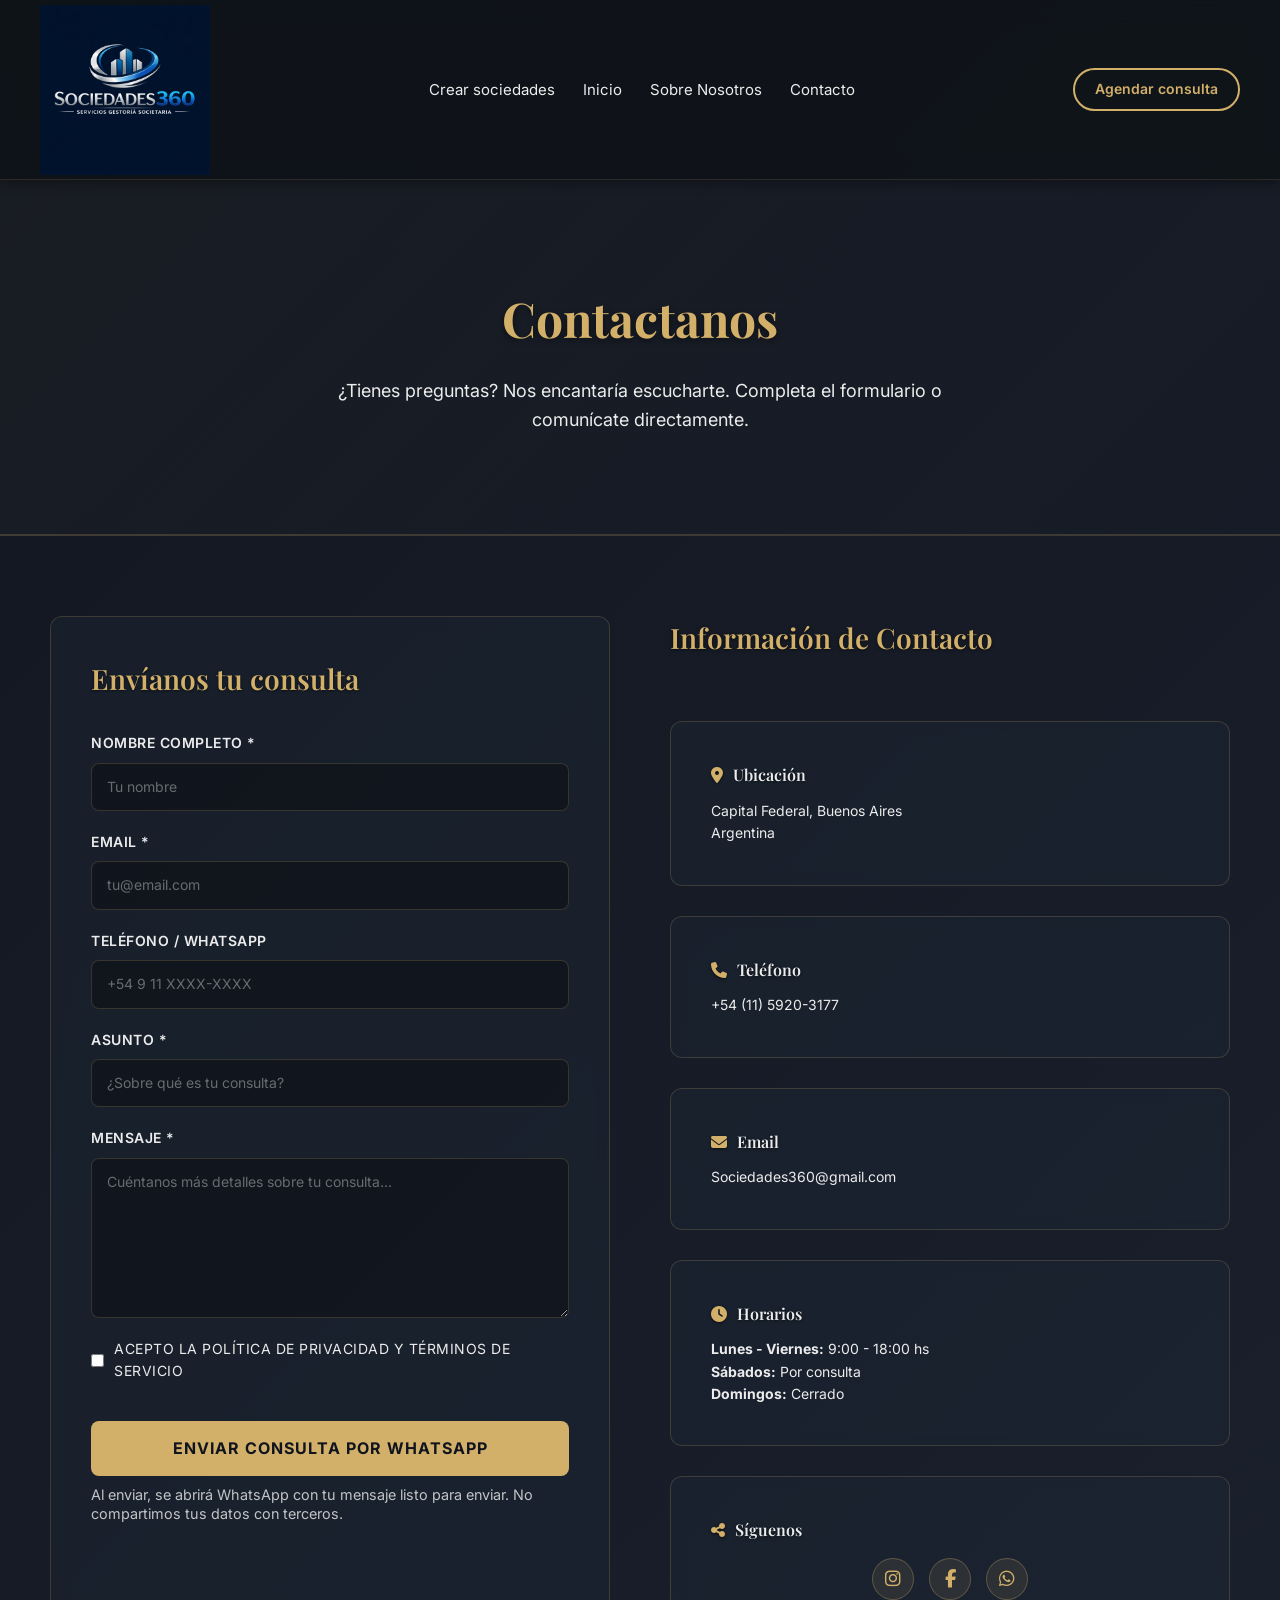
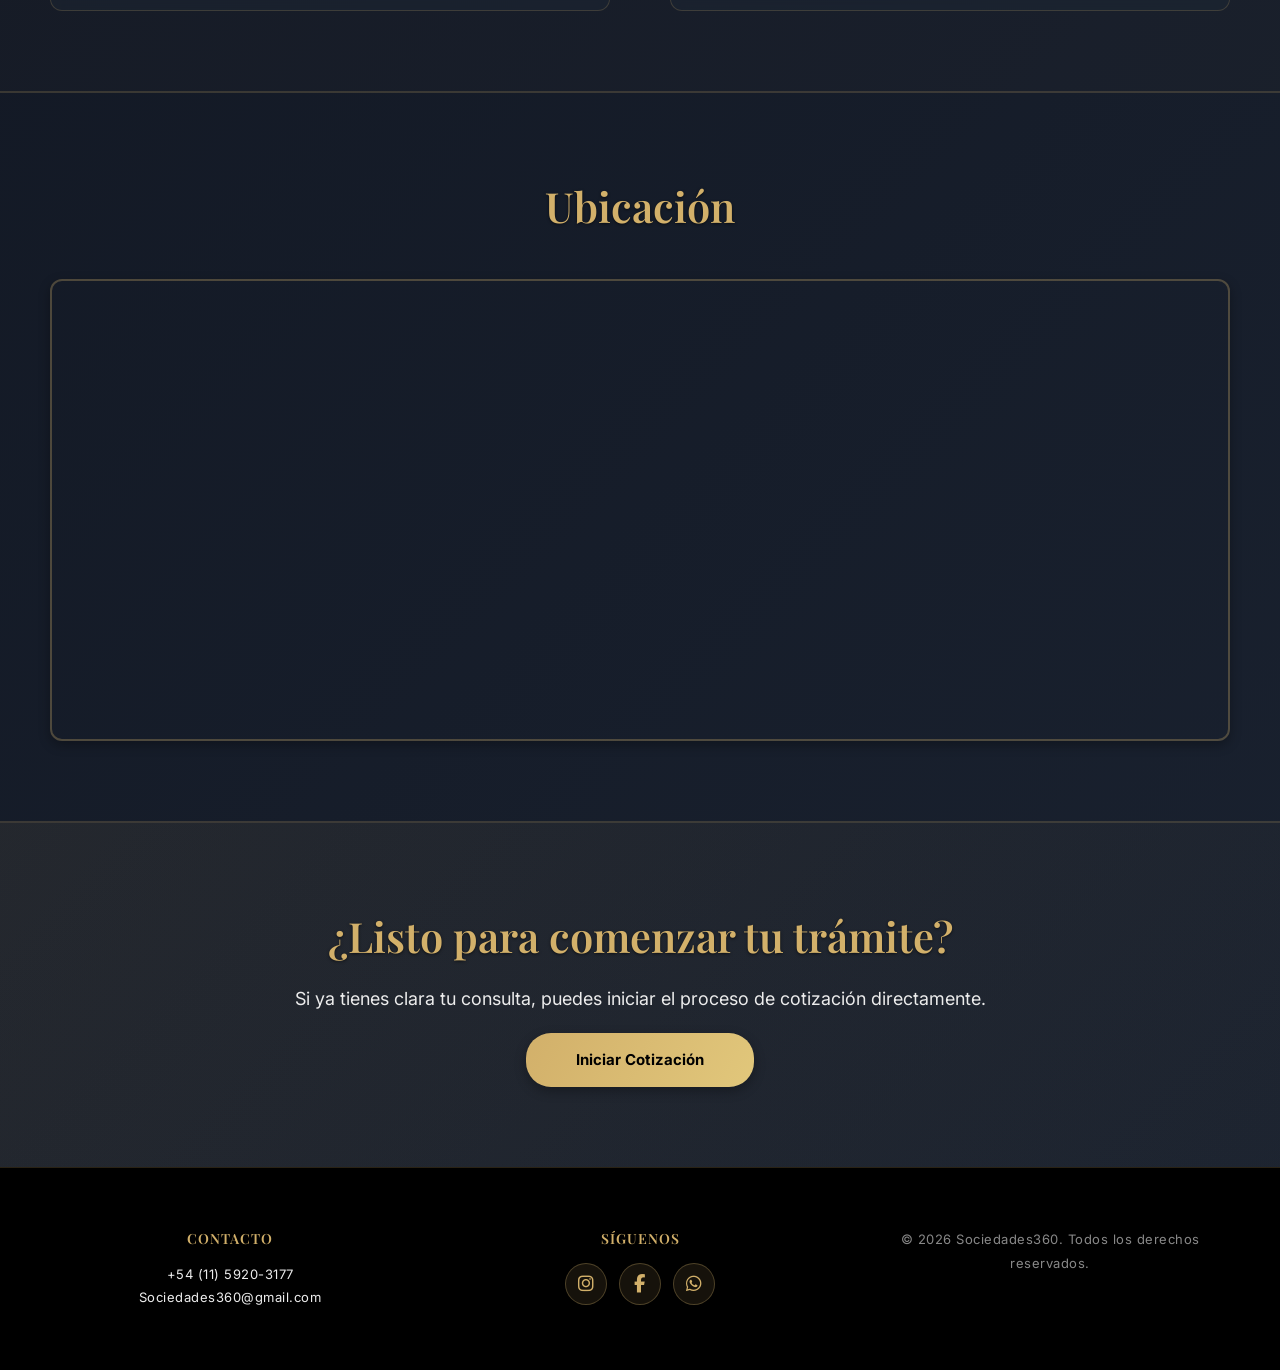
==== commit 894a5e7e: "listo" ====
--- a/contacto.html
+++ b/contacto.html
@@ -14,7 +14,7 @@
 </head>
 <body>
     <!-- Navbar -->
-     <nav>
+    <nav>
     <a href="index.html" class="logo">
         <img src="./360sociedad.jpg" alt="Sociedades360 logo">
     </a>
@@ -27,7 +27,7 @@
 
     <ul class="nav-links">
         <li><a href="Crear.html">Crear sociedades</a></li>
-        <li><a href="#servicios">Servicios</a></li>
+        <li><a href="./index.html">Inicio</a></li>
         <li><a href="sobre-nosotros.html">Sobre Nosotros</a></li>
         <li><a href="contacto.html">Contacto</a></li>
     </ul>
@@ -224,11 +224,10 @@
 const menuToggle = document.getElementById('mobile-menu');
 const navLinks = document.querySelector('.nav-links');
 
-    menuToggle.addEventListener('click', () => {
-        navLinks.classList.toggle('active');
-    });
+menuToggle.addEventListener('click', () => {
+    navLinks.classList.toggle('active');
+});
 
 </script>
 </body>
 </html>
-
--- a/style.css
+++ b/style.css
@@ -29,10 +29,14 @@
 
 /* 2. Estilos normales del Navbar (Desktop/PC) */
 nav {
-    display: flex;
-    align-items: center;
-    /* ... todo el código que ya tienes ... */
-}
+    background: rgba(15,20,30,0.18);
+    backdrop-filter: blur(20px);
+    -webkit-backdrop-filter: blur(20px);
+
+    border-bottom: 1px solid rgba(210,176,106,0.15);
+}
+
+
 
 .nav-links {
     display: flex;
@@ -108,34 +112,33 @@
     margin-inline: auto;
 }
 
-/* ---------- NAVBAR CORREGIDO ---------- */
+/* ===== NAVBAR LIMPIO Y ESTABLE ===== */
 nav {
     display: flex;
     align-items: center;
     justify-content: space-between;
-    padding: 0px 40px; /* Ajustado para que no sea tan alto */
-    background-color: rgba(15, 20, 25, 0.8); /* Mantengo tu transparencia */
+    padding: 0 40px;
+    height: 90px;
+    background-color: rgba(15, 20, 25, 0.88);
     backdrop-filter: blur(12px);
     box-shadow: 0 2px 12px rgba(0, 0, 0, 0.4);
     position: sticky;
     top: 0;
     z-index: 1000;
-    height: 90px; /* Altura fija para que no se deforme */
-}
-
-/* EL LOGO: Aquí estaba el error del tamaño */
+    height: 180px;;
+
+}
+
 nav .logo {
     display: flex;
     align-items: center;
-    height: 100%;
+    flex-shrink: 0;
 }
 
 nav .logo img {
-    height: 70px; /* Altura controlada */
-    width: auto;   /* El ancho se ajusta solo para no pixelar */
+    height: 170px;;
+    width: auto;
     object-fit: contain;
-    border-radius: 8px;
-    box-shadow: 0 4px 10px rgba(0, 0, 0, 0.3);
     transition: transform 0.3s ease;
 }
 
@@ -143,11 +146,10 @@
     transform: scale(1.05);
 }
 
-/* LINKS: Mantengo tus estilos y espaciado */
 .nav-links {
     display: flex;
     align-items: center;
-    gap: 32px;
+    gap: 28px;
     list-style: none;
     margin: 0;
     padding: 0;
@@ -156,86 +158,106 @@
 .nav-links a {
     color: var(--color-light);
     font-size: 15px;
-    text-decoration: none;
     transition: color .25s ease, letter-spacing .25s ease;
 }
 
-.nav-links a:hover, .nav-links a.active {
-    color: var(--color-gold);
-    letter-spacing: 0.5px;
-}
-
-/* BOTÓN AGENDAR: Mantengo tu diseño dorado */
+.nav-links a:hover {
+    color: var(--color-gold);
+    letter-spacing: 0.4px;
+}
+
 .btn-agendar {
     display: inline-flex;
     align-items: center;
     justify-content: center;
     min-height: 42px;
+    padding: 8px 20px;
+    border: 2px solid var(--color-gold);
+    border-radius: 999px;
+    color: var(--color-gold);
     background: transparent;
-    border: 2px solid var(--color-gold);
-    color: var(--color-gold);
-    padding: 8px 20px;
-    border-radius: 999px;
-    text-decoration: none;
     font-size: 14px;
     font-weight: 600;
-    transition: background 0.3s, color 0.3s, transform 0.3s;
     white-space: nowrap;
+    transition: all 0.3s ease;
 }
 
 .btn-agendar:hover {
-    background-color: var(--color-gold);
+    background: var(--color-gold);
     color: #000;
     transform: translateY(-2px);
 }
 
-/* --- MENÚ RESPONSIVE (CELULARES) --- */
-
-/* Primero, ocultamos el botón de hamburguesa en PC */
 .menu-toggle {
     display: none;
     flex-direction: column;
+    justify-content: center;
+    gap: 5px;
     cursor: pointer;
-    gap: 5px;
 }
 
 .menu-toggle span {
-    width: 30px;
+    width: 28px;
     height: 3px;
-    background-color: var(--color-gold);
+    background: var(--color-gold);
     border-radius: 2px;
 }
 
-@media (max-width: 900px) {
+/* ===== TABLET ===== */
+@media (max-width: 1024px) {
     nav {
-        padding: 0 20px;
+        padding: 0 24px;
+    }
+
+    nav .logo img {
+        height: 60px;
+        max-height: 60px;
+    }
+
+    .nav-links {
+        gap: 20px;
+    }
+}
+
+/* ===== CELULAR ===== */
+@media (max-width: 768px) {
+    nav {
+        height: 78px;
+        padding: 0 16px;
+        position: sticky;
+    }
+
+    nav .logo {
+        display: none;
     }
 
     .menu-toggle {
-        display: flex; /* Aparece en móviles */
+        display: flex;
+        margin-left: auto;
+    }
+
+    .btn-agendar {
+        display: none;
     }
 
     .nav-links {
-        display: none; /* Se oculta el menú normal */
+        display: none;
         flex-direction: column;
+        align-items: center;
+        justify-content: center;
+        gap: 18px;
         position: absolute;
-        top: 90px;
+        top: 78px;
         left: 0;
         width: 100%;
-        background-color: rgba(15, 20, 25, 0.95);
-        padding: 20px 0;
-        gap: 20px;
-        text-align: center;
-        border-bottom: 1px solid var(--color-gold);
-    }
-
-    /* Clase para mostrar el menú cuando tocas el botón (necesita un poquito de JS) */
+        padding: 24px 16px;
+        background: rgba(15, 20, 25, 0.97);
+        border-bottom: 1px solid rgba(210, 176, 106, 0.25);
+        z-index: 999;
+    }
+
     .nav-links.active {
         display: flex;
-    }
-
-    .btn-agendar {
-        display: none; /* Ocultamos el botón de la derecha en móvil para que no choque */
     }
 }
 /* ---------- HERO HOME ---------- */
